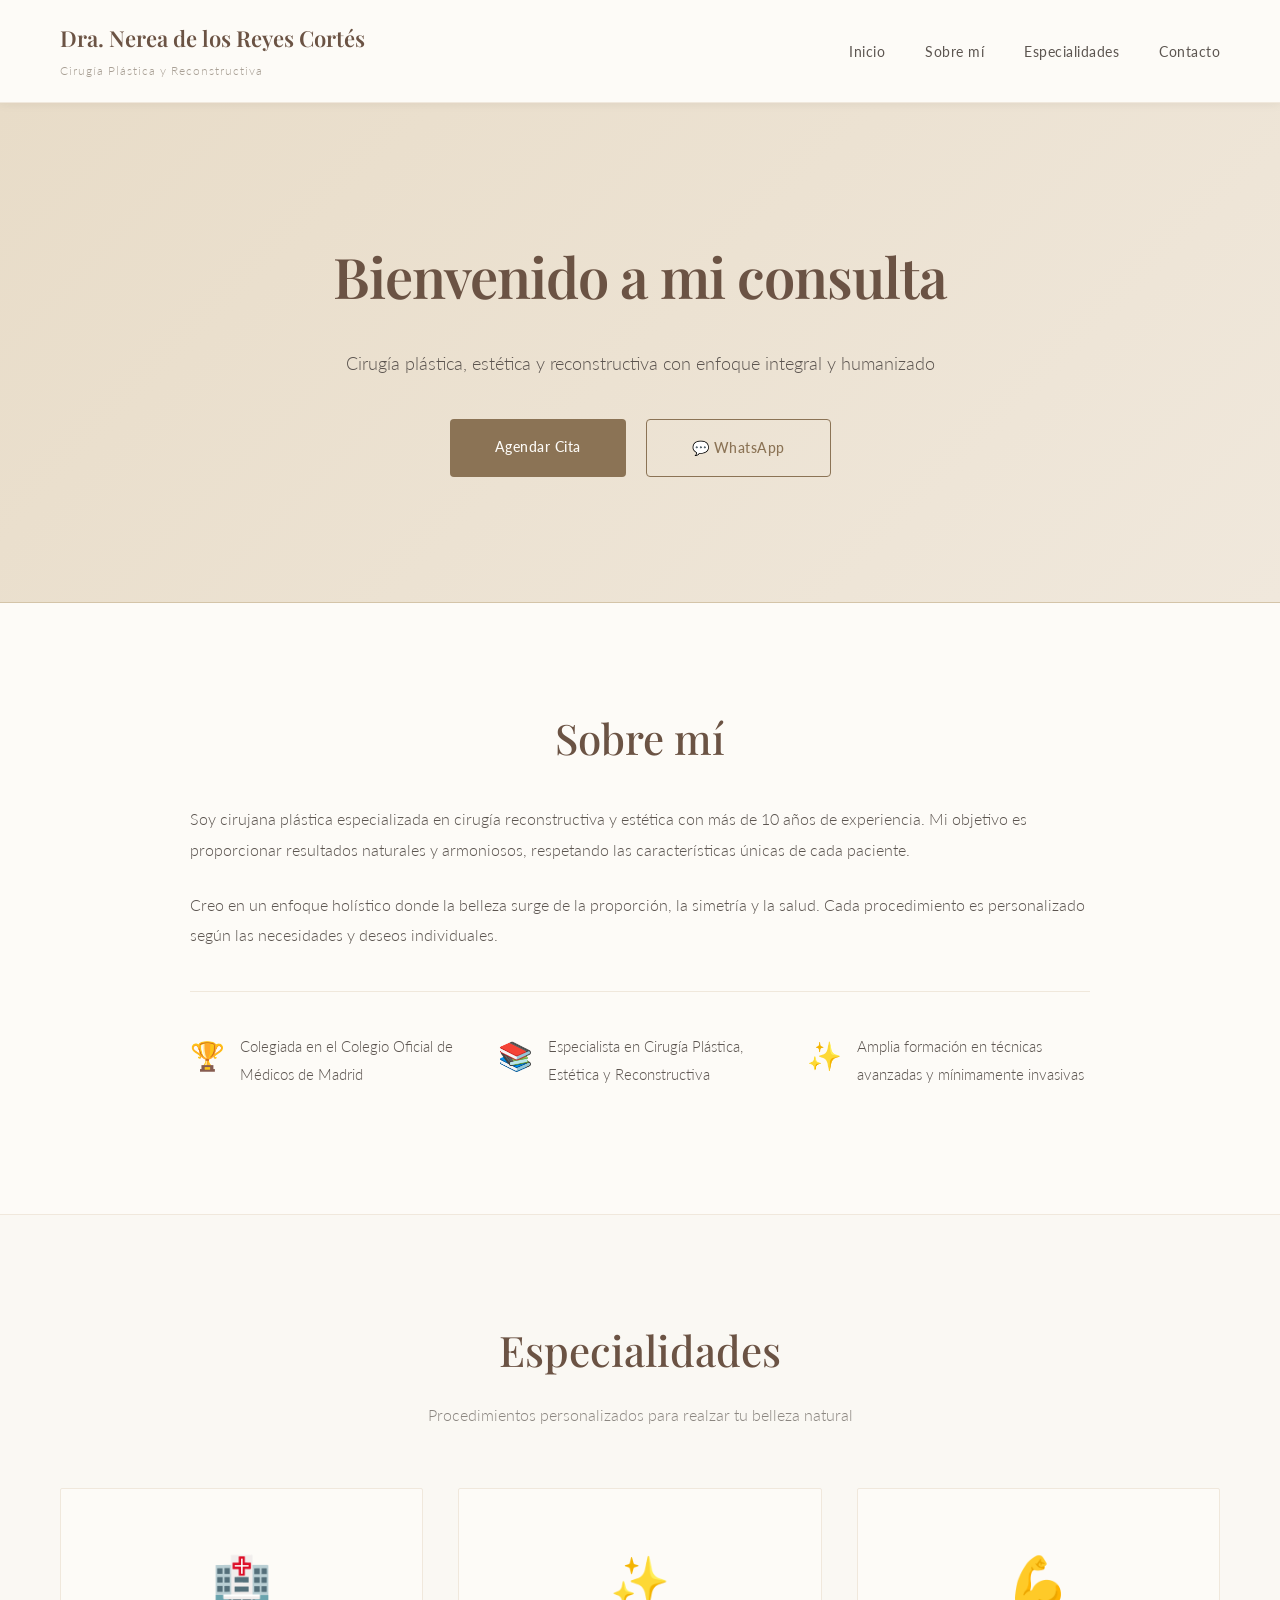
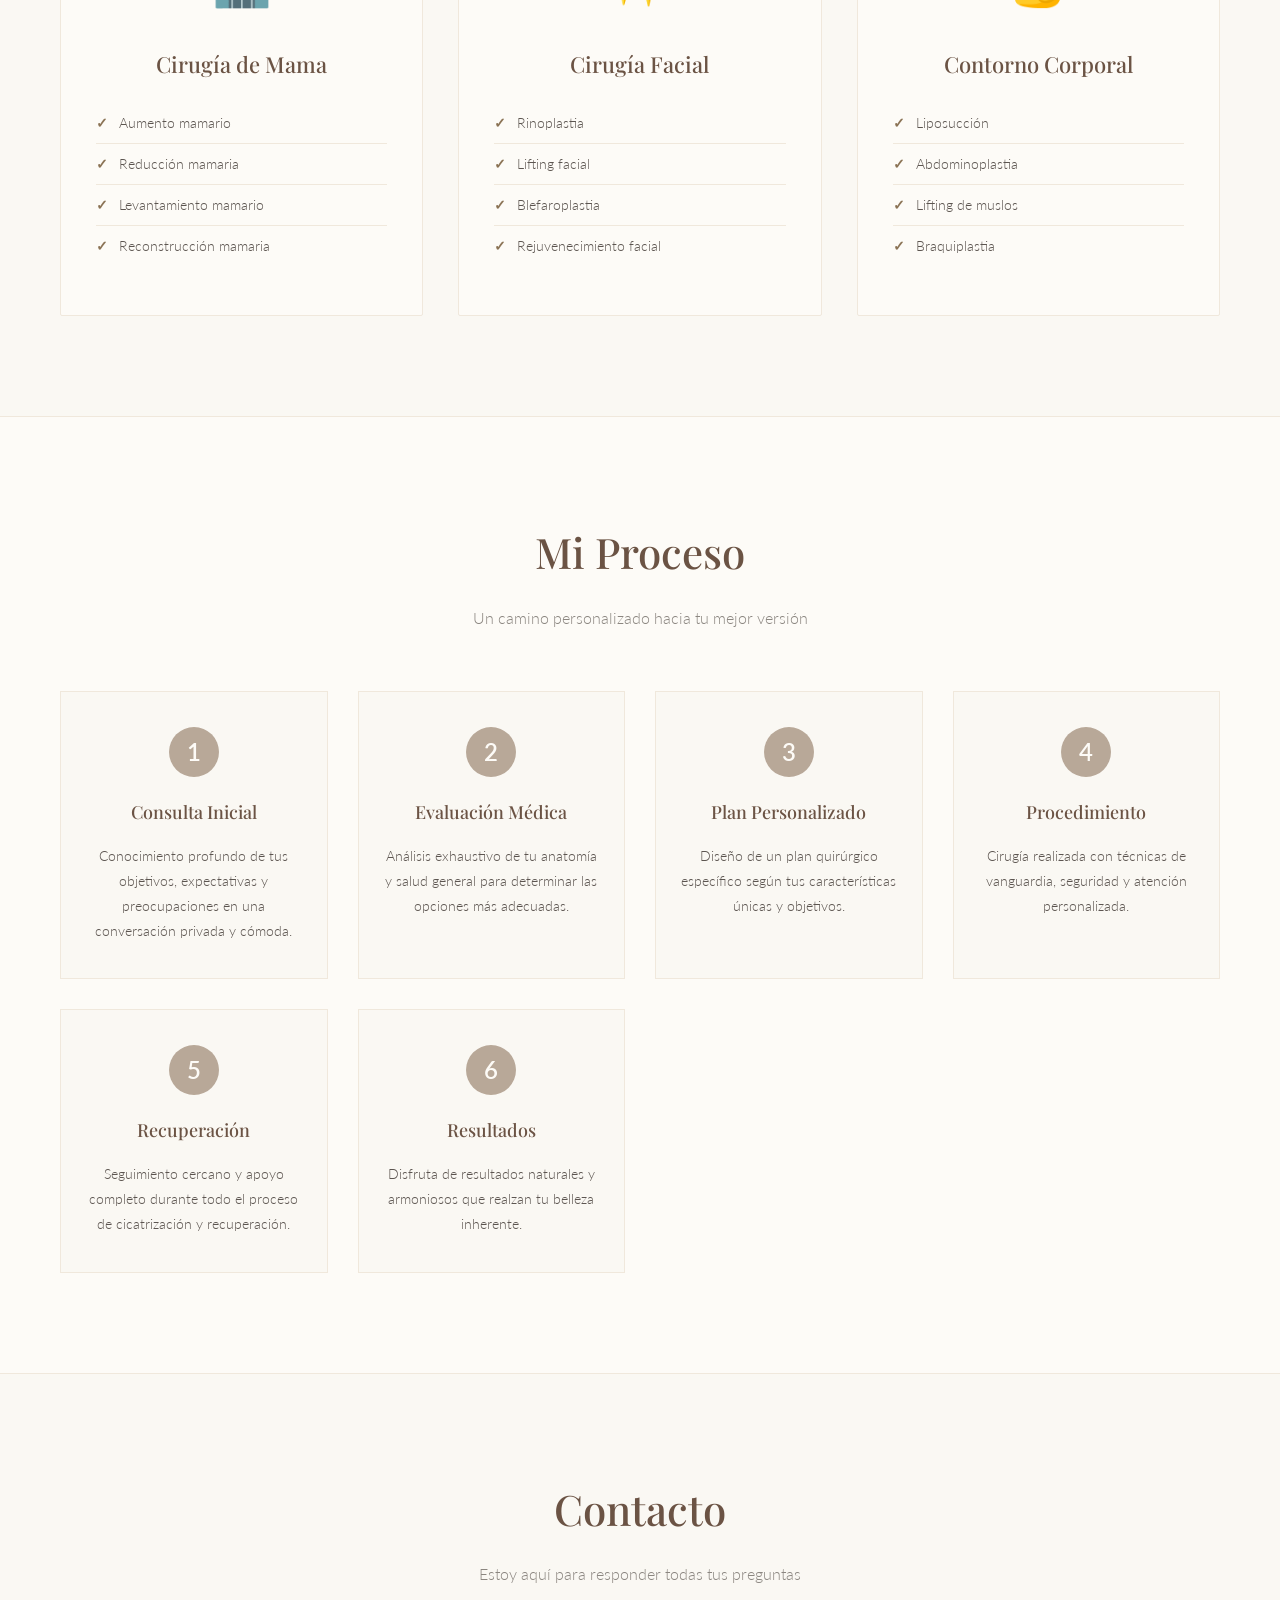
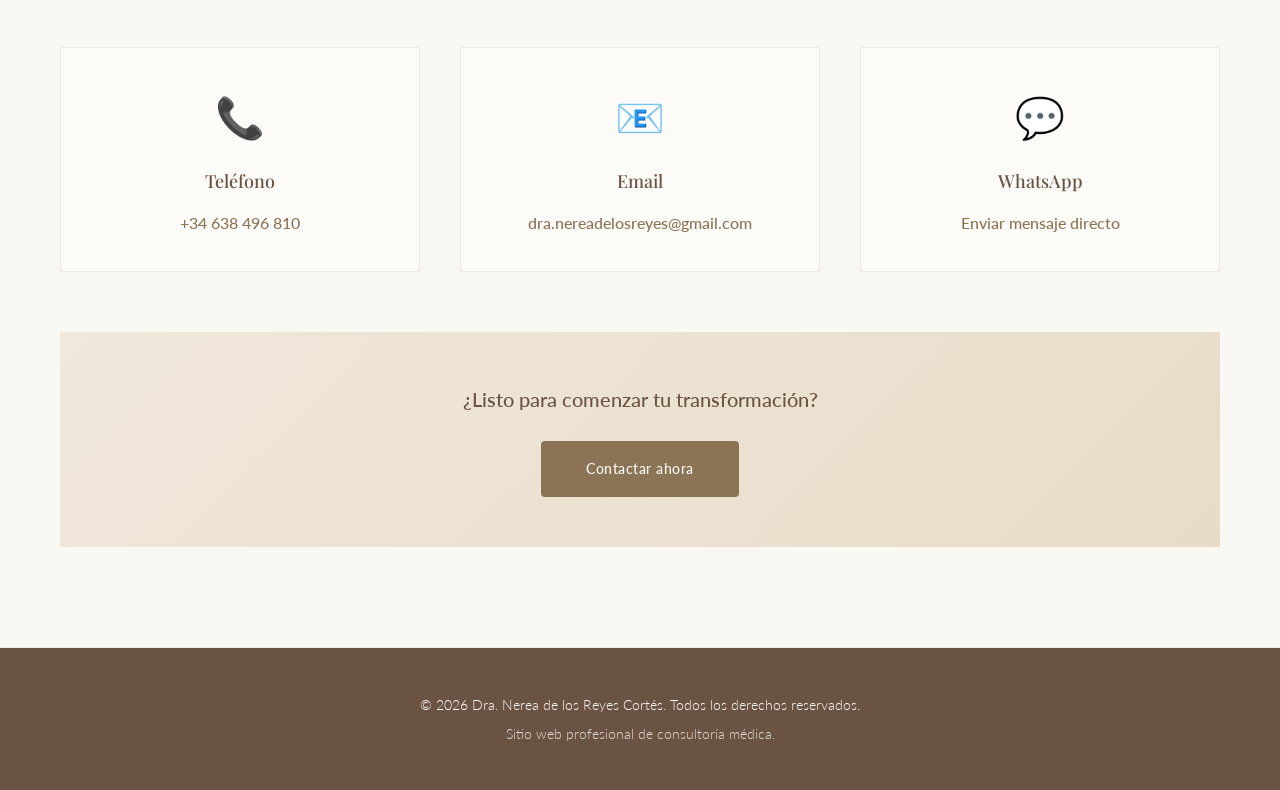
==== index.html @ b63d4106 "Actualizar HTML con diseño profesional y completo" ====
<!DOCTYPE html>
<html lang="es">
<head>
    <meta charset="UTF-8">
    <meta name="viewport" content="width=device-width, initial-scale=1.0">
    <meta name="description" content="Dra. Nerea de los Reyes Cortés - Especialista en cirugía plástica, reconstructiva y estética.">
    <title>Dra. Nerea de los Reyes Cortés - Cirugía Plástica</title>
    <link rel="stylesheet" href="styles.css">
    <link rel="preconnect" href="https://fonts.googleapis.com">
    <link rel="preconnect" href="https://fonts.gstatic.com" crossorigin>
    <link href="https://fonts.googleapis.com/css2?family=Playfair+Display:wght@400;500;600;700&family=Lato:wght@300;400;500&display=swap" rel="stylesheet">
</head>
<body>
    <!-- NAVBAR -->
    <nav class="navbar">
        <div class="container nav-container">
            <div class="logo">
                <h1>Dra. Nerea de los Reyes Cortés</h1>
                <p class="subtitle">Cirugía Plástica y Reconstructiva</p>
            </div>
            <ul class="menu">
                <li><a href="#inicio">Inicio</a></li>
                <li><a href="#sobre">Sobre mí</a></li>
                <li><a href="#especialidades">Especialidades</a></li>
                <li><a href="#contacto">Contacto</a></li>
            </ul>
            <button class="menu-toggle">☰</button>
        </div>
    </nav>

    <!-- HERO SECTION -->
    <section id="inicio" class="hero">
        <div class="hero-content">
            <h2>Bienvenido a mi consulta</h2>
            <p>Cirugía plástica, estética y reconstructiva con enfoque integral y humanizado</p>
            <div class="hero-buttons">
                <a href="#contacto" class="btn btn-primary">Agendar Cita</a>
                <a href="https://wa.me/34638496810" target="_blank" class="btn btn-secondary">💬 WhatsApp</a>
            </div>
        </div>
    </section>

    <!-- SOBRE MI -->
    <section id="sobre" class="sobre">
        <div class="container">
            <div class="sobre-content">
                <div class="sobre-text">
                    <h2>Sobre mí</h2>
                    <p>Soy cirujana plástica especializada en cirugía reconstructiva y estética con más de 10 años de experiencia. Mi objetivo es proporcionar resultados naturales y armoniosos, respetando las características únicas de cada paciente.</p>
                    <p>Creo en un enfoque holístico donde la belleza surge de la proporción, la simetría y la salud. Cada procedimiento es personalizado según las necesidades y deseos individuales.</p>
                    <div class="credentials">
                        <div class="credential-item">
                            <span class="credential-icon">🏆</span>
                            <p>Colegiada en el Colegio Oficial de Médicos de Madrid</p>
                        </div>
                        <div class="credential-item">
                            <span class="credential-icon">📚</span>
                            <p>Especialista en Cirugía Plástica, Estética y Reconstructiva</p>
                        </div>
                        <div class="credential-item">
                            <span class="credential-icon">✨</span>
                            <p>Amplia formación en técnicas avanzadas y mínimamente invasivas</p>
                        </div>
                    </div>
                </div>
            </div>
        </div>
    </section>

    <!-- ESPECIALIDADES -->
    <section id="especialidades" class="especialidades">
        <div class="container">
            <h2>Especialidades</h2>
            <p class="section-subtitle">Procedimientos personalizados para realzar tu belleza natural</p>
            <div class="grid-especialidades">
                <div class="card-especialidad">
                    <div class="icon">🏥</div>
                    <h3>Cirugía de Mama</h3>
                    <ul class="services-list">
                        <li>Aumento mamario</li>
                        <li>Reducción mamaria</li>
                        <li>Levantamiento mamario</li>
                        <li>Reconstrucción mamaria</li>
                    </ul>
                </div>
                <div class="card-especialidad">
                    <div class="icon">✨</div>
                    <h3>Cirugía Facial</h3>
                    <ul class="services-list">
                        <li>Rinoplastia</li>
                        <li>Lifting facial</li>
                        <li>Blefaroplastia</li>
                        <li>Rejuvenecimiento facial</li>
                    </ul>
                </div>
                <div class="card-especialidad">
                    <div class="icon">💪</div>
                    <h3>Contorno Corporal</h3>
                    <ul class="services-list">
                        <li>Liposucción</li>
                        <li>Abdominoplastia</li>
                        <li>Lifting de muslos</li>
                        <li>Braquiplastia</li>
                    </ul>
                </div>
            </div>
        </div>
    </section>

    <!-- PROCESO -->
    <section class="proceso">
        <div class="container">
            <h2>Mi Proceso</h2>
            <p class="section-subtitle">Un camino personalizado hacia tu mejor versión</p>
            <div class="proceso-grid">
                <div class="proceso-step">
                    <div class="step-number">1</div>
                    <h3>Consulta Inicial</h3>
                    <p>Conocimiento profundo de tus objetivos, expectativas y preocupaciones en una conversación privada y cómoda.</p>
                </div>
                <div class="proceso-step">
                    <div class="step-number">2</div>
                    <h3>Evaluación Médica</h3>
                    <p>Análisis exhaustivo de tu anatomía y salud general para determinar las opciones más adecuadas.</p>
                </div>
                <div class="proceso-step">
                    <div class="step-number">3</div>
                    <h3>Plan Personalizado</h3>
                    <p>Diseño de un plan quirúrgico específico según tus características únicas y objetivos.</p>
                </div>
                <div class="proceso-step">
                    <div class="step-number">4</div>
                    <h3>Procedimiento</h3>
                    <p>Cirugía realizada con técnicas de vanguardia, seguridad y atención personalizada.</p>
                </div>
                <div class="proceso-step">
                    <div class="step-number">5</div>
                    <h3>Recuperación</h3>
                    <p>Seguimiento cercano y apoyo completo durante todo el proceso de cicatrización y recuperación.</p>
                </div>
                <div class="proceso-step">
                    <div class="step-number">6</div>
                    <h3>Resultados</h3>
                    <p>Disfruta de resultados naturales y armoniosos que realzan tu belleza inherente.</p>
                </div>
            </div>
        </div>
    </section>

    <!-- CONTACTO -->
    <section id="contacto" class="contacto">
        <div class="container">
            <h2>Contacto</h2>
            <p class="section-subtitle">Estoy aquí para responder todas tus preguntas</p>
            <div class="contacto-content">
                <div class="info-item">
                    <div class="info-icon">📞</div>
                    <h3>Teléfono</h3>
                    <p><a href="tel:+34638496810">+34 638 496 810</a></p>
                </div>
                <div class="info-item">
                    <div class="info-icon">📧</div>
                    <h3>Email</h3>
                    <p><a href="mailto:dra.nereadelosreyes@gmail.com">dra.nereadelosreyes@gmail.com</a></p>
                </div>
                <div class="info-item">
                    <div class="info-icon">💬</div>
                    <h3>WhatsApp</h3>
                    <p><a href="https://wa.me/34638496810" target="_blank">Enviar mensaje directo</a></p>
                </div>
            </div>
            <div class="cta-final">
                <p>¿Listo para comenzar tu transformación?</p>
                <a href="https://wa.me/34638496810" target="_blank" class="btn btn-primary">Contactar ahora</a>
            </div>
        </div>
    </section>

    <!-- FOOTER -->
    <footer class="footer">
        <div class="container">
            <p>&copy; 2026 Dra. Nerea de los Reyes Cortés. Todos los derechos reservados.</p>
            <p class="footer-disclaimer">Sitio web profesional de consultoría médica.</p>
        </div>
    </footer>

    <script src="script.js"></script>
</body>
</html>
---- styles.css ----
/* ===========================
   COLORES Y VARIABLES
   =========================== */
:root {
    --nude: #E8DCC8;
    --nude-dark: #D4C4A8;
    --nude-light: #F0E8DC;
    --blanco: #FDFBF7;
    --gris-suave: #D8D3CC;
    --gris-oscuro: #A89F94;
    --marron-claro: #B8A898;
    --marron: #8B7355;
    --marron-oscuro: #6B5344;
    --texto: #5C5550;
    --texto-claro: #8B8680;
    --fondo: #FAF8F3;
}

/* ===========================
   RESET Y ESTILOS BASE
   =========================== */
* {
    margin: 0;
    padding: 0;
    box-sizing: border-box;
}

html {
    scroll-behavior: smooth;
}

body {
    font-family: 'Lato', sans-serif;
    line-height: 1.7;
    color: var(--texto);
    background-color: var(--fondo);
    font-weight: 300;
}

h1, h2, h3, h4, h5, h6 {
    font-family: 'Playfair Display', serif;
    font-weight: 500;
    color: var(--marron-oscuro);
}

p {
    color: var(--texto);
}

a {
    color: var(--marron);
    transition: all 0.3s ease;
}

a:hover {
    color: var(--marron-oscuro);
}

.container {
    max-width: 1200px;
    margin: 0 auto;
    padding: 0 20px;
}

/* ===========================
   NAVBAR
   =========================== */
.navbar {
    background-color: var(--blanco);
    padding: 20px 0;
    position: sticky;
    top: 0;
    z-index: 1000;
    box-shadow: 0 2px 8px rgba(107, 83, 68, 0.08);
    border-bottom: 1px solid var(--nude-light);
}

.nav-container {
    display: flex;
    justify-content: space-between;
    align-items: center;
}

.logo h1 {
    font-size: 22px;
    color: var(--marron-oscuro);
    font-weight: 600;
    margin-bottom: 4px;
}

.subtitle {
    font-size: 12px;
    color: var(--gris-oscuro);
    font-weight: 300;
    letter-spacing: 1px;
}

.menu {
    display: flex;
    list-style: none;
    gap: 40px;
}

.menu a {
    color: var(--texto);
    text-decoration: none;
    font-size: 14px;
    font-weight: 400;
    letter-spacing: 0.5px;
    position: relative;
}

.menu a::after {
    content: '';
    position: absolute;
    bottom: -5px;
    left: 0;
    width: 0;
    height: 1px;
    background-color: var(--marron);
    transition: width 0.3s ease;
}

.menu a:hover::after {
    width: 100%;
}

.menu-toggle {
    display: none;
    background: none;
    border: none;
    color: var(--marron);
    font-size: 24px;
    cursor: pointer;
}

/* ===========================
   HERO SECTION
   =========================== */
.hero {
    background: linear-gradient(135deg, var(--nude) 0%, var(--nude-light) 100%);
    color: var(--marron-oscuro);
    padding: 120px 20px;
    text-align: center;
    min-height: 500px;
    display: flex;
    align-items: center;
    justify-content: center;
    border-bottom: 1px solid var(--nude-dark);
}

.hero-content h2 {
    font-size: 56px;
    margin-bottom: 25px;
    font-weight: 600;
    letter-spacing: -1px;
}

.hero-content p {
    font-size: 18px;
    margin-bottom: 40px;
    color: var(--texto);
    max-width: 600px;
    margin-left: auto;
    margin-right: auto;
}

.hero-buttons {
    display: flex;
    gap: 20px;
    justify-content: center;
    flex-wrap: wrap;
}

/* ===========================
   BOTONES
   =========================== */
.btn {
    padding: 16px 45px;
    border-radius: 4px;
    text-decoration: none;
    font-weight: 500;
    transition: all 0.3s ease;
    border: none;
    cursor: pointer;
    font-size: 14px;
    letter-spacing: 0.5px;
    display: inline-block;
}

.btn-primary {
    background-color: var(--marron);
    color: var(--blanco);
}

.btn-primary:hover {
    background-color: var(--marron-oscuro);
    transform: translateY(-2px);
    box-shadow: 0 8px 20px rgba(107, 83, 68, 0.15);
}

.btn-secondary {
    background-color: transparent;
    color: var(--marron);
    border: 1.5px solid var(--marron);
}

.btn-secondary:hover {
    background-color: var(--marron);
    color: var(--blanco);
    transform: translateY(-2px);
}

/* ===========================
   SOBRE MI
   =========================== */
.sobre {
    padding: 100px 20px;
    background-color: var(--blanco);
    border-bottom: 1px solid var(--nude-light);
}

.sobre-content {
    max-width: 900px;
    margin: 0 auto;
}

.sobre h2 {
    font-size: 42px;
    margin-bottom: 30px;
    text-align: center;
}

.sobre-text p {
    font-size: 16px;
    line-height: 1.9;
    margin-bottom: 25px;
    color: var(--texto);
}

.credentials {
    display: grid;
    grid-template-columns: repeat(auto-fit, minmax(250px, 1fr));
    gap: 25px;
    margin-top: 40px;
    padding-top: 40px;
    border-top: 1px solid var(--nude-light);
}

.credential-item {
    display: flex;
    gap: 15px;
    align-items: flex-start;
}

.credential-icon {
    font-size: 28px;
    flex-shrink: 0;
}

.credential-item p {
    font-size: 15px;
    color: var(--texto);
}

/* ===========================
   ESPECIALIDADES
   =========================== */
.especialidades {
    padding: 100px 20px;
    background-color: var(--fondo);
    border-bottom: 1px solid var(--nude-light);
}

.especialidades h2 {
    text-align: center;
    font-size: 42px;
    margin-bottom: 15px;
}

.section-subtitle {
    text-align: center;
    font-size: 16px;
    color: var(--texto-claro);
    margin-bottom: 60px;
    font-weight: 300;
}

.grid-especialidades {
    display: grid;
    grid-template-columns: repeat(auto-fit, minmax(280px, 1fr));
    gap: 35px;
}

.card-especialidad {
    background: var(--blanco);
    padding: 50px 35px;
    border-radius: 2px;
    text-align: center;
    transition: all 0.4s ease;
    border: 1px solid var(--nude-light);
}

.card-especialidad:hover {
    transform: translateY(-8px);
    box-shadow: 0 15px 35px rgba(107, 83, 68, 0.1);
    border-color: var(--nude);
}

.card-especialidad .icon {
    font-size: 48px;
    margin-bottom: 25px;
    display: block;
}

.card-especialidad h3 {
    font-size: 22px;
    margin-bottom: 20px;
    color: var(--marron-oscuro);
}

.services-list {
    list-style: none;
    text-align: left;
}

.services-list li {
    font-size: 14px;
    color: var(--texto);
    padding: 8px 0;
    border-bottom: 1px solid var(--nude-light);
}

.services-list li:last-child {
    border-bottom: none;
}

.services-list li::before {
    content: "✓ ";
    color: var(--marron);
    font-weight: 600;
    margin-right: 8px;
}

/* ===========================
   PROCESO
   =========================== */
.proceso {
    padding: 100px 20px;
    background-color: var(--blanco);
    border-bottom: 1px solid var(--nude-light);
}

.proceso h2 {
    text-align: center;
    font-size: 42px;
    margin-bottom: 15px;
}

.proceso-grid {
    display: grid;
    grid-template-columns: repeat(auto-fit, minmax(250px, 1fr));
    gap: 30px;
    margin-top: 60px;
}

.proceso-step {
    text-align: center;
    padding: 35px 25px;
    background-color: var(--fondo);
    border: 1px solid var(--nude-light);
    transition: all 0.3s ease;
}

.proceso-step:hover {
    background-color: var(--nude-light);
    border-color: var(--nude);
}

.step-number {
    display: inline-flex;
    align-items: center;
    justify-content: center;
    width: 50px;
    height: 50px;
    background-color: var(--marron-claro);
    color: var(--blanco);
    font-size: 24px;
    font-weight: 600;
    border-radius: 50%;
    margin-bottom: 20px;
}

.proceso-step h3 {
    font-size: 18px;
    margin-bottom: 15px;
    color: var(--marron-oscuro);
}

.proceso-step p {
    font-size: 14px;
    color: var(--texto);
    line-height: 1.8;
}

/* ===========================
   CONTACTO
   =========================== */
.contacto {
    padding: 100px 20px;
    background-color: var(--fondo);
    border-bottom: 1px solid var(--nude-light);
}

.contacto h2 {
    text-align: center;
    font-size: 42px;
    margin-bottom: 15px;
}

.contacto-content {
    display: grid;
    grid-template-columns: repeat(auto-fit, minmax(250px, 1fr));
    gap: 40px;
    margin-top: 60px;
    margin-bottom: 60px;
}

.info-item {
    text-align: center;
    padding: 35px 25px;
    background-color: var(--blanco);
    border: 1px solid var(--nude-light);
    transition: all 0.3s ease;
}

.info-item:hover {
    border-color: var(--marron-claro);
    box-shadow: 0 10px 25px rgba(184, 168, 152, 0.1);
}

.info-icon {
    font-size: 40px;
    display: block;
    margin-bottom: 15px;
}

.info-item h3 {
    font-size: 18px;
    margin-bottom: 12px;
    color: var(--marron-oscuro);
}

.info-item a {
    font-size: 16px;
    font-weight: 500;
    color: var(--marron);
    text-decoration: none;
}

.info-item a:hover {
    color: var(--marron-oscuro);
}

.cta-final {
    text-align: center;
    padding: 50px 40px;
    background: linear-gradient(135deg, var(--nude-light) 0%, var(--nude) 100%);
    border-radius: 2px;
}

.cta-final p {
    font-size: 20px;
    margin-bottom: 25px;
    color: var(--marron-oscuro);
    font-weight: 500;
}

/* ===========================
   FOOTER
   =========================== */
.footer {
    background-color: var(--marron-oscuro);
    color: var(--blanco);
    padding: 40px 20px;
    text-align: center;
}

.footer p {
    color: var(--blanco);
    font-size: 14px;
    margin: 5px 0;
}

.footer-disclaimer {
    font-size: 12px;
    opacity: 0.8;
    margin-top: 10px;
}

/* ===========================
   RESPONSIVE
   =========================== */
@media (max-width: 768px) {
    .menu {
        display: none;
    }

    .menu-toggle {
        display: block;
    }

    .hero-content h2 {
        font-size: 36px;
    }

    .hero-content p {
        font-size: 16px;
    }

    .hero {
        padding: 80px 20px;
        min-height: auto;
    }

    .hero-buttons {
        flex-direction: column;
        align-items: center;
    }

    .btn {
        width: 100%;
        max-width: 300px;
    }

    .especialidades h2,
    .contacto h2,
    .proceso h2,
    .sobre h2 {
        font-size: 32px;
    }

    .sobre {
        padding: 60px 20px;
    }

    .especialidades,
    .proceso,
    .contacto {
        padding: 60px 20px;
    }

    .grid-especialidades,
    .contacto-content {
        grid-template-columns: 1fr;
    }

    .logo h1 {
        font-size: 18px;
    }

    .menu {
        gap: 20px;
    }

    .hero-content h2 {
        margin-bottom: 15px;
    }
}

@media (max-width: 480px) {
    .navbar {
        padding: 15px 0;
    }

    .logo h1 {
        font-size: 16px;
    }

    .subtitle {
        font-size: 11px;
    }

    .hero-content h2 {
        font-size: 28px;
        margin-bottom: 15px;
    }

    .hero-content p {
        font-size: 14px;
        margin-bottom: 25px;
    }

    .especialidades h2,
    .contacto h2,
    .proceso h2,
    .sobre h2 {
        font-size: 26px;
    }

    .section-subtitle {
        font-size: 14px;
    }

    .card-especialidad {
        padding: 30px 20px;
    }

    .card-especialidad h3 {
        font-size: 18px;
    }

    .info-item {
        padding: 25px 15px;
    }
}
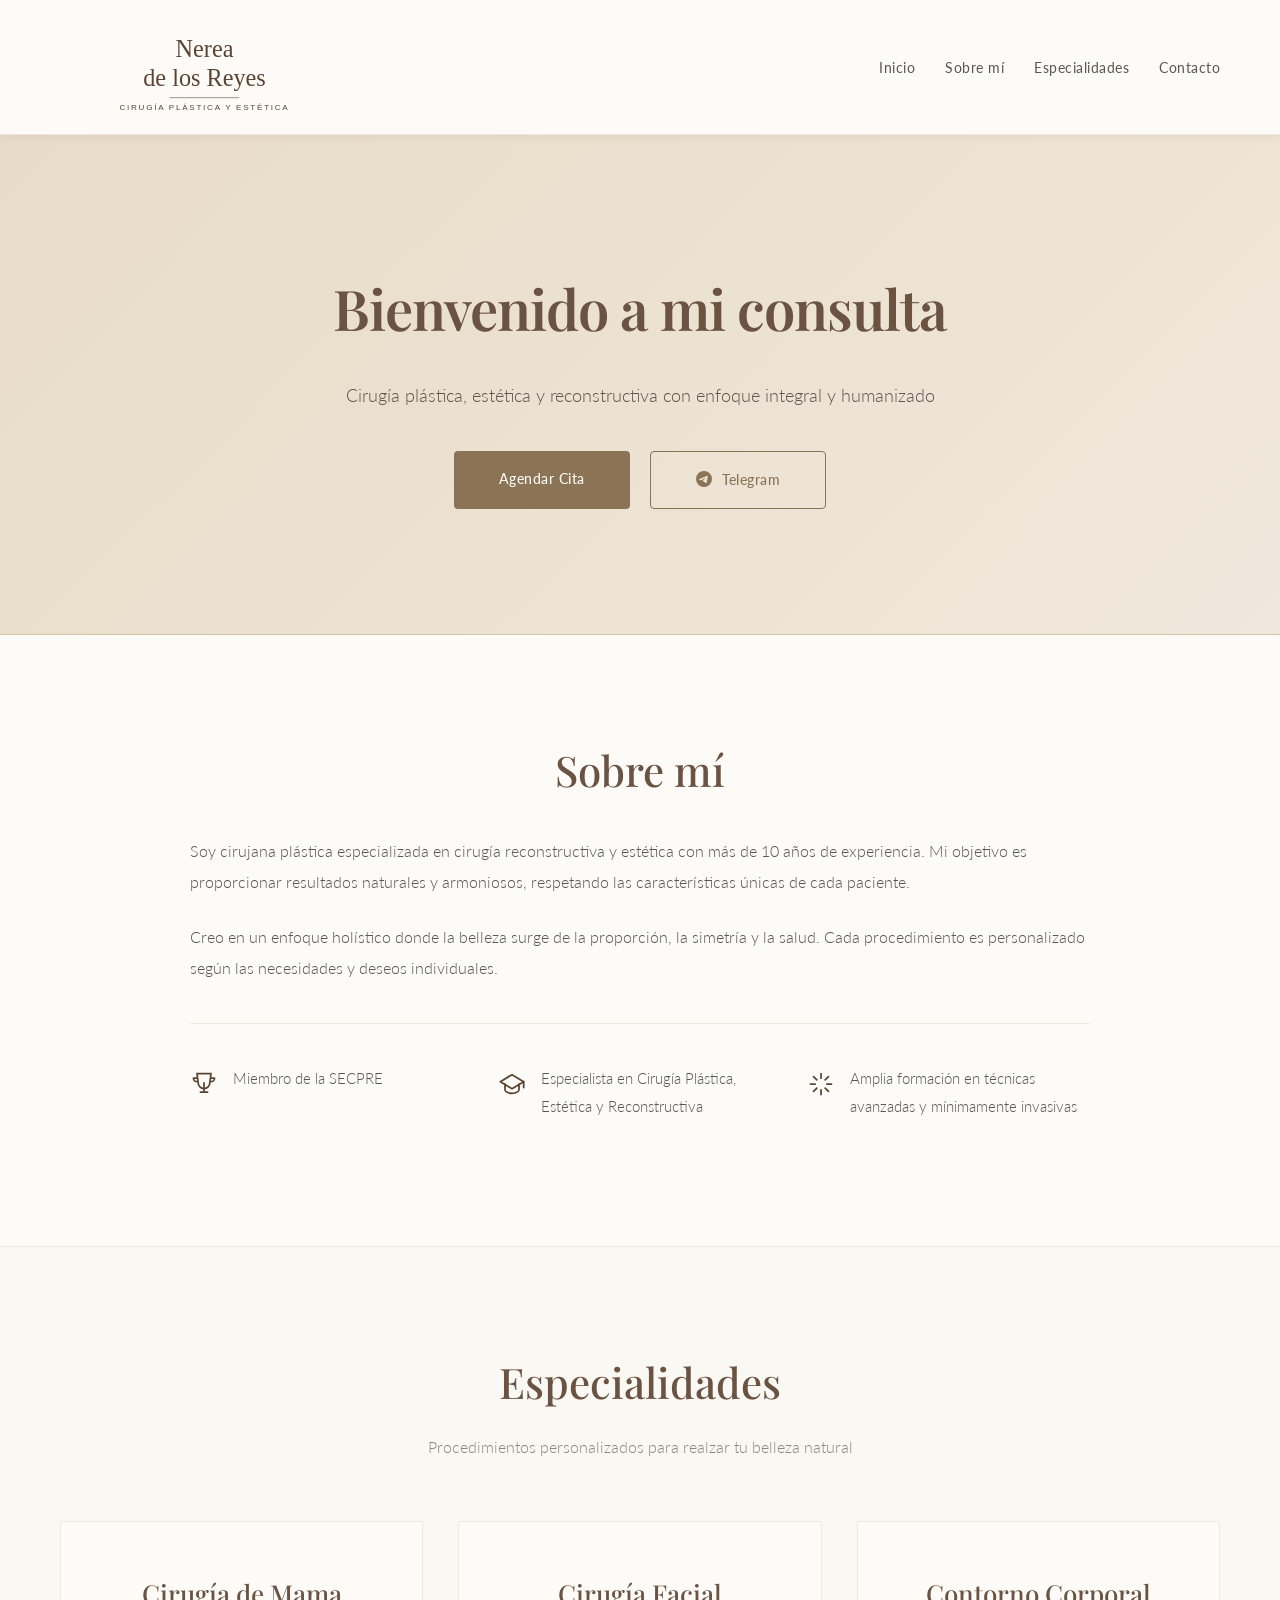
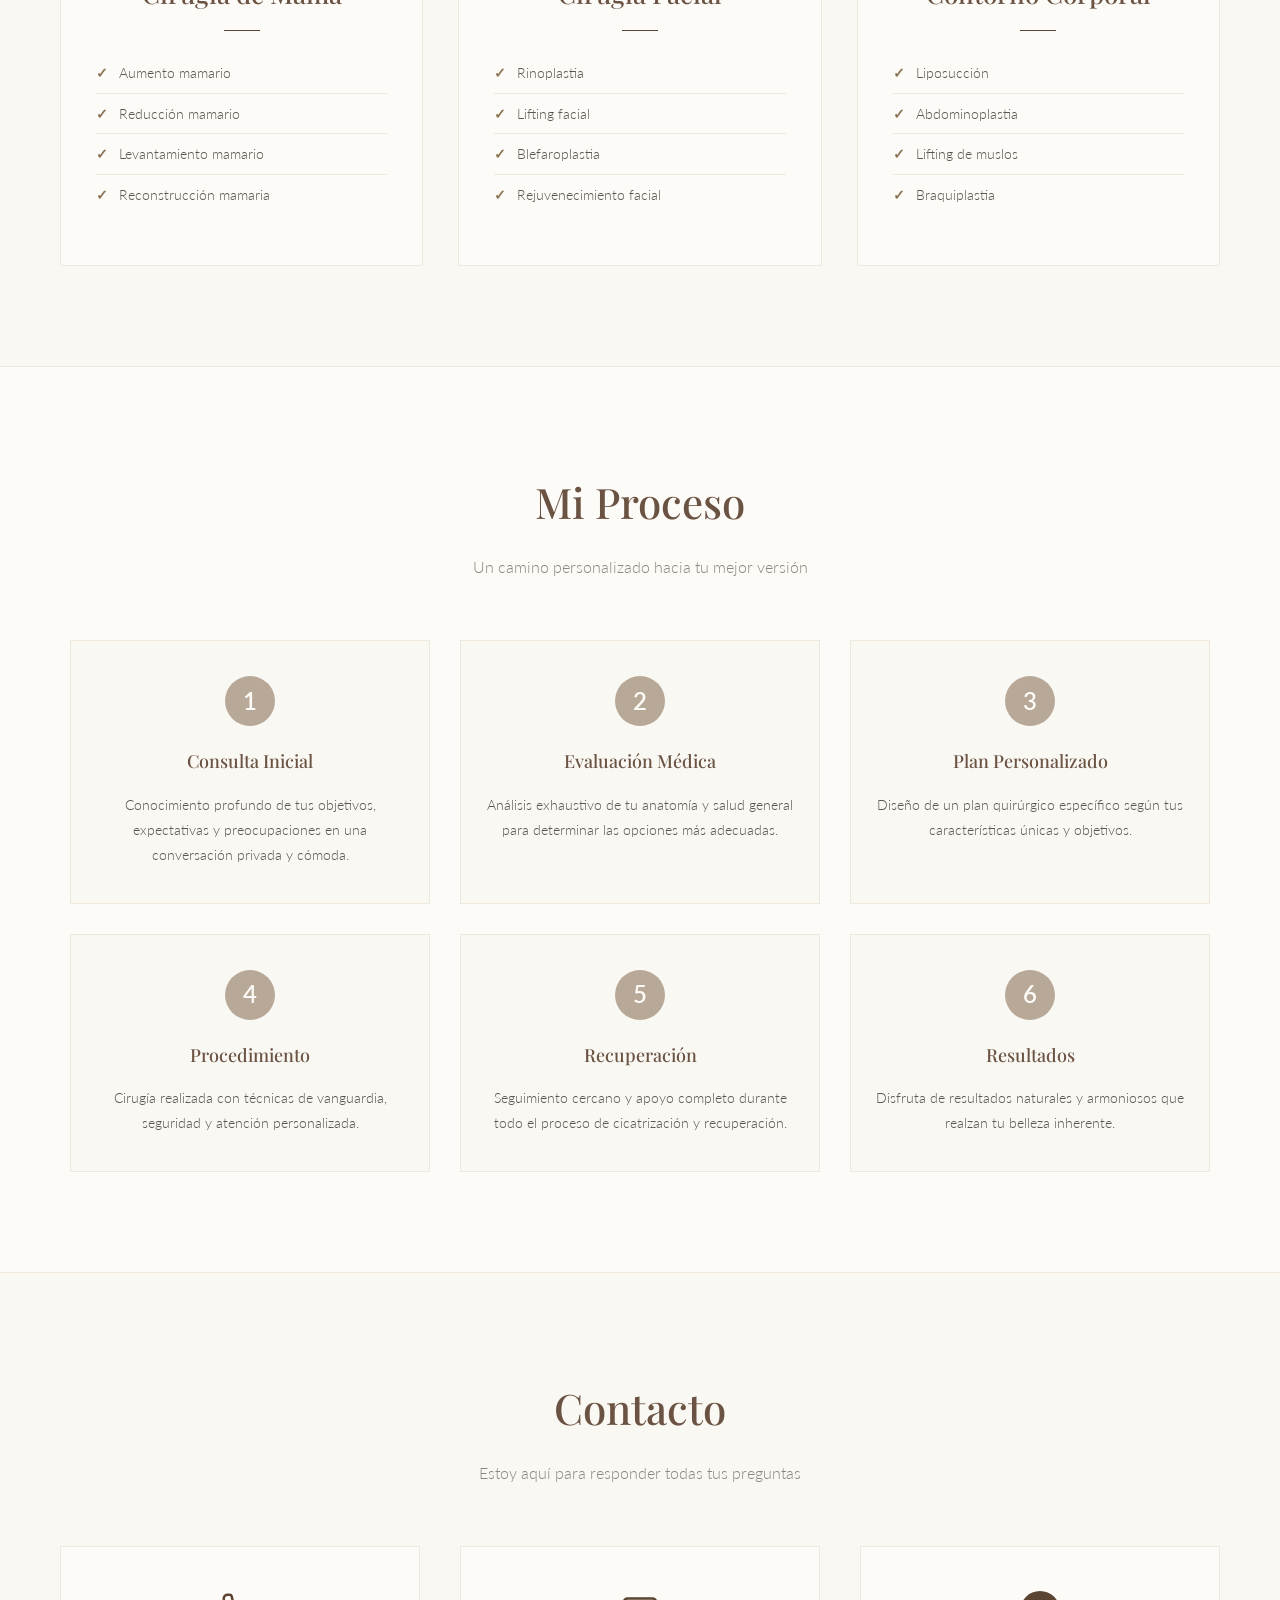
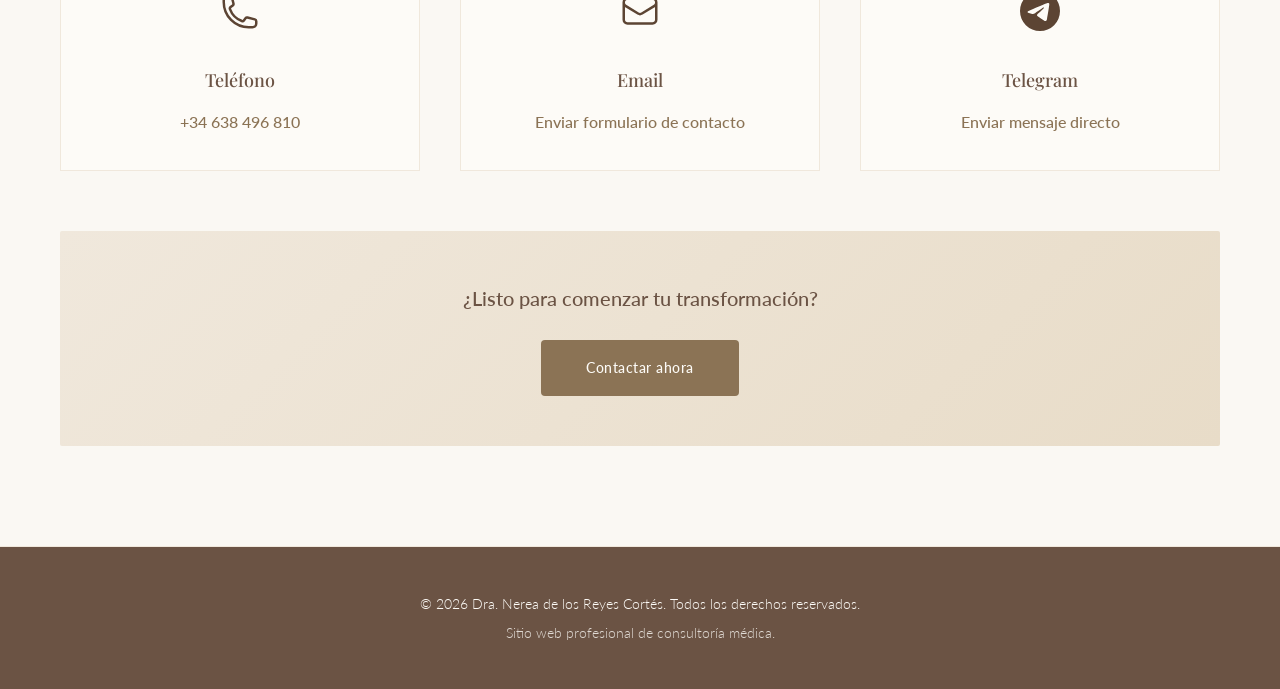
==== commit 97bece5c: "Mejoras de diseño: logo, formulario de cita, política de privacidad, teléfono y ajustes visuales - L" ====
--- a/index.html
+++ b/index.html
@@ -5,6 +5,7 @@
     <meta name="viewport" content="width=device-width, initial-scale=1.0">
     <meta name="description" content="Dra. Nerea de los Reyes Cortés - Especialista en cirugía plástica, reconstructiva y estética.">
     <title>Dra. Nerea de los Reyes Cortés - Cirugía Plástica</title>
+    <link rel="icon" type="image/svg+xml" href="favicon.svg">
     <link rel="stylesheet" href="styles.css">
     <link rel="preconnect" href="https://fonts.googleapis.com">
     <link rel="preconnect" href="https://fonts.gstatic.com" crossorigin>
@@ -15,8 +16,7 @@
     <nav class="navbar">
         <div class="container nav-container">
             <div class="logo">
-                <h1>Dra. Nerea de los Reyes Cortés</h1>
-                <p class="subtitle">Cirugía Plástica y Reconstructiva</p>
+                <img src="logo.svg" alt="Nerea de los Reyes — Cirugía Plástica y Estética">
             </div>
             <ul class="menu">
                 <li><a href="#inicio">Inicio</a></li>
@@ -34,8 +34,11 @@
             <h2>Bienvenido a mi consulta</h2>
             <p>Cirugía plástica, estética y reconstructiva con enfoque integral y humanizado</p>
             <div class="hero-buttons">
-                <a href="#contacto" class="btn btn-primary">Agendar Cita</a>
-                <a href="https://wa.me/34638496810" target="_blank" class="btn btn-secondary">💬 WhatsApp</a>
+                <a href="#contacto" id="btn-agendar" class="btn btn-primary">Agendar Cita</a>
+                <a href="https://t.me/+34638496810" target="_blank" class="btn btn-secondary">
+                    <svg xmlns="http://www.w3.org/2000/svg" viewBox="0 0 24 24" fill="currentColor" aria-hidden="true"><path d="M11.944 0A12 12 0 0 0 0 12a12 12 0 0 0 12 12 12 12 0 0 0 12-12A12 12 0 0 0 12 0a12 12 0 0 0-.056 0zm4.962 7.224c.1-.002.321.023.465.14a.506.506 0 0 1 .171.325c.016.093.036.306.02.472-.18 1.898-.962 6.502-1.36 8.627-.168.9-.499 1.201-.82 1.23-.696.065-1.225-.46-1.9-.902-1.056-.693-1.653-1.124-2.678-1.8-1.185-.78-.417-1.21.258-1.91.177-.184 3.247-2.977 3.307-3.23.007-.032.014-.15-.056-.212s-.174-.041-.249-.024c-.106.024-1.793 1.14-5.061 3.345-.48.33-.913.49-1.302.48-.428-.008-1.252-.241-1.865-.44-.752-.245-1.349-.374-1.297-.789.027-.216.325-.437.893-.663 3.498-1.524 5.83-2.529 6.998-3.014 3.332-1.386 4.025-1.627 4.476-1.635z"/></svg>
+                    Telegram
+                </a>
             </div>
         </div>
     </section>
@@ -50,15 +53,21 @@
                     <p>Creo en un enfoque holístico donde la belleza surge de la proporción, la simetría y la salud. Cada procedimiento es personalizado según las necesidades y deseos individuales.</p>
                     <div class="credentials">
                         <div class="credential-item">
-                            <span class="credential-icon">🏆</span>
-                            <p>Colegiada en el Colegio Oficial de Médicos de Madrid</p>
+                            <span class="credential-icon">
+                                <svg xmlns="http://www.w3.org/2000/svg" viewBox="0 0 24 24" fill="none" stroke="#5c4433" stroke-width="1.5" stroke-linecap="round" stroke-linejoin="round" width="28" height="28" aria-hidden="true"><path d="M6 3h12l-1 8a5 5 0 01-10 0L6 3z"/><path d="M6 7H3a3 3 0 003 3M18 7h3a3 3 0 01-3 3"/><path d="M12 19v-8M9 19h6"/></svg>
+                            </span>
+                            <p>Miembro de la SECPRE</p>
                         </div>
                         <div class="credential-item">
-                            <span class="credential-icon">📚</span>
+                            <span class="credential-icon">
+                                <svg xmlns="http://www.w3.org/2000/svg" viewBox="0 0 24 24" fill="none" stroke="#5c4433" stroke-width="1.5" stroke-linecap="round" stroke-linejoin="round" width="28" height="28" aria-hidden="true"><path d="M22 10L12 4 2 10l10 6 10-6z"/><path d="M6 12v5c0 1.657 2.686 3 6 3s6-1.343 6-3v-5"/><line x1="22" y1="10" x2="22" y2="15"/></svg>
+                            </span>
                             <p>Especialista en Cirugía Plástica, Estética y Reconstructiva</p>
                         </div>
                         <div class="credential-item">
-                            <span class="credential-icon">✨</span>
+                            <span class="credential-icon">
+                                <svg xmlns="http://www.w3.org/2000/svg" viewBox="0 0 24 24" fill="none" stroke="#5c4433" stroke-width="1.5" stroke-linecap="round" stroke-linejoin="round" width="28" height="28" aria-hidden="true"><path d="M12 3v4M12 17v4M3 12h4M17 12h4M5.636 5.636l2.829 2.829M15.535 15.535l2.829 2.829M5.636 18.364l2.829-2.829M15.535 8.465l2.829-2.829"/></svg>
+                            </span>
                             <p>Amplia formación en técnicas avanzadas y mínimamente invasivas</p>
                         </div>
                     </div>
@@ -74,17 +83,15 @@
             <p class="section-subtitle">Procedimientos personalizados para realzar tu belleza natural</p>
             <div class="grid-especialidades">
                 <div class="card-especialidad">
-                    <div class="icon">🏥</div>
                     <h3>Cirugía de Mama</h3>
                     <ul class="services-list">
                         <li>Aumento mamario</li>
-                        <li>Reducción mamaria</li>
+                        <li>Reducción mamario</li>
                         <li>Levantamiento mamario</li>
                         <li>Reconstrucción mamaria</li>
                     </ul>
                 </div>
                 <div class="card-especialidad">
-                    <div class="icon">✨</div>
                     <h3>Cirugía Facial</h3>
                     <ul class="services-list">
                         <li>Rinoplastia</li>
@@ -94,7 +101,6 @@
                     </ul>
                 </div>
                 <div class="card-especialidad">
-                    <div class="icon">💪</div>
                     <h3>Contorno Corporal</h3>
                     <ul class="services-list">
                         <li>Liposucción</li>
@@ -154,24 +160,33 @@
             <p class="section-subtitle">Estoy aquí para responder todas tus preguntas</p>
             <div class="contacto-content">
                 <div class="info-item">
-                    <div class="info-icon">📞</div>
+                    <div class="info-icon">
+                        <svg xmlns="http://www.w3.org/2000/svg" viewBox="0 0 24 24" fill="none" stroke="#5c4433" stroke-width="1.5" stroke-linecap="round" stroke-linejoin="round" width="40" height="40" aria-hidden="true"><path d="M2.25 6.75c0 8.284 6.716 15 15 15h2.25a2.25 2.25 0 002.25-2.25v-1.372c0-.516-.351-.966-.852-1.091l-4.423-1.106c-.44-.11-.902.055-1.173.417l-.97 1.293c-.282.376-.769.542-1.21.38a12.035 12.035 0 01-7.143-7.143c-.162-.441.004-.928.38-1.21l1.293-.97c.363-.271.527-.734.417-1.173L6.963 3.102a1.125 1.125 0 00-1.091-.852H4.5A2.25 2.25 0 002.25 4.5v2.25z"/></svg>
+                    </div>
                     <h3>Teléfono</h3>
-                    <p><a href="tel:+34638496810">+34 638 496 810</a></p>
+                    <p>
+                        <span class="tel-desktop">+34 638 496 810</span>
+                        <a href="tel:+34638496810" class="tel-mobile">+34 638 496 810</a>
+                    </p>
                 </div>
                 <div class="info-item">
-                    <div class="info-icon">📧</div>
+                    <div class="info-icon">
+                        <svg xmlns="http://www.w3.org/2000/svg" viewBox="0 0 24 24" fill="none" stroke="#5c4433" stroke-width="1.5" stroke-linecap="round" stroke-linejoin="round" width="40" height="40" aria-hidden="true"><path d="M21.75 6.75v10.5a2.25 2.25 0 01-2.25 2.25h-15a2.25 2.25 0 01-2.25-2.25V6.75m19.5 0A2.25 2.25 0 0019.5 4.5h-15a2.25 2.25 0 00-2.25 2.25m19.5 0v.243a2.25 2.25 0 01-1.07 1.916l-7.5 4.615a2.25 2.25 0 01-2.36 0L3.32 8.91a2.25 2.25 0 01-1.07-1.916V6.75"/></svg>
+                    </div>
                     <h3>Email</h3>
-                    <p><a href="mailto:dra.nereadelosreyes@gmail.com">dra.nereadelosreyes@gmail.com</a></p>
+                    <p><a href="#" id="btn-email-modal">Enviar formulario de contacto</a></p>
                 </div>
                 <div class="info-item">
-                    <div class="info-icon">💬</div>
-                    <h3>WhatsApp</h3>
-                    <p><a href="https://wa.me/34638496810" target="_blank">Enviar mensaje directo</a></p>
+                    <div class="info-icon">
+                        <svg xmlns="http://www.w3.org/2000/svg" viewBox="0 0 24 24" fill="#5c4433" width="40" height="40" aria-hidden="true"><path d="M11.944 0A12 12 0 0 0 0 12a12 12 0 0 0 12 12 12 12 0 0 0 12-12A12 12 0 0 0 12 0a12 12 0 0 0-.056 0zm4.962 7.224c.1-.002.321.023.465.14a.506.506 0 0 1 .171.325c.016.093.036.306.02.472-.18 1.898-.962 6.502-1.36 8.627-.168.9-.499 1.201-.82 1.23-.696.065-1.225-.46-1.9-.902-1.056-.693-1.653-1.124-2.678-1.8-1.185-.78-.417-1.21.258-1.91.177-.184 3.247-2.977 3.307-3.23.007-.032.014-.15-.056-.212s-.174-.041-.249-.024c-.106.024-1.793 1.14-5.061 3.345-.48.33-.913.49-1.302.48-.428-.008-1.252-.241-1.865-.44-.752-.245-1.349-.374-1.297-.789.027-.216.325-.437.893-.663 3.498-1.524 5.83-2.529 6.998-3.014 3.332-1.386 4.025-1.627 4.476-1.635z"/></svg>
+                    </div>
+                    <h3>Telegram</h3>
+                    <p><a href="https://t.me/+34638496810" target="_blank">Enviar mensaje directo</a></p>
                 </div>
             </div>
             <div class="cta-final">
                 <p>¿Listo para comenzar tu transformación?</p>
-                <a href="https://wa.me/34638496810" target="_blank" class="btn btn-primary">Contactar ahora</a>
+                <a href="https://t.me/+34638496810" target="_blank" class="btn btn-primary">Contactar ahora</a>
             </div>
         </div>
     </section>
@@ -184,6 +199,46 @@
         </div>
     </footer>
 
+    <!-- MODAL AGENDAR CITA -->
+    <div id="modal-cita" class="modal-overlay" aria-hidden="true">
+        <div class="modal-container" role="dialog" aria-modal="true" aria-labelledby="modal-titulo">
+            <button class="modal-close" aria-label="Cerrar">
+                <svg xmlns="http://www.w3.org/2000/svg" viewBox="0 0 24 24" fill="none" stroke="currentColor" stroke-width="1.5" stroke-linecap="round" stroke-linejoin="round"><line x1="18" y1="6" x2="6" y2="18"/><line x1="6" y1="6" x2="18" y2="18"/></svg>
+            </button>
+            <h2 id="modal-titulo">Agendar Cita</h2>
+            <p class="modal-subtitle">Completa el formulario y te contactaremos pronto</p>
+            <form id="form-cita" action="https://formspree.io/f/xbdvywad" method="POST" novalidate>
+                <div class="form-group">
+                    <label for="nombre">Nombre completo <span class="required-mark">*</span></label>
+                    <input type="text" id="nombre" name="nombre" required autocomplete="name">
+                </div>
+                <div class="form-group">
+                    <label for="email">Email <span class="required-mark">*</span></label>
+                    <input type="email" id="email" name="email" required autocomplete="email">
+                </div>
+                <div class="form-group">
+                    <label for="telefono">Teléfono <span class="required-mark">*</span></label>
+                    <input type="tel" id="telefono" name="telefono" required autocomplete="tel">
+                </div>
+                <div class="form-group">
+                    <label for="mensaje">Motivo de la consulta</label>
+                    <textarea id="mensaje" name="mensaje" rows="3" placeholder="Cuéntanos brevemente el motivo de tu consulta..."></textarea>
+                </div>
+                <div class="form-group form-group-check">
+                    <label class="check-label">
+                        <input type="checkbox" name="privacidad" required>
+                        <span>He leído y acepto la <a href="privacidad.html" target="_blank" class="privacy-link">Política de Privacidad</a>. Consiento el tratamiento de mis datos personales con la finalidad de gestionar mi solicitud de cita, conforme al Reglamento (UE) 2016/679 (RGPD) y la Ley Orgánica 3/2018 (LOPDGDD).</span>
+                    </label>
+                </div>
+                <button type="submit" class="btn btn-primary btn-form">Enviar solicitud</button>
+            </form>
+            <div id="form-success" class="form-success" hidden>
+                <svg xmlns="http://www.w3.org/2000/svg" viewBox="0 0 24 24" fill="none" stroke="#5c4433" stroke-width="1.5" stroke-linecap="round" stroke-linejoin="round"><path d="M22 11.08V12a10 10 0 11-5.93-9.14"/><polyline points="22 4 12 14.01 9 11.01"/></svg>
+                <p>Hemos recibido tu solicitud,<br>te contactaremos pronto.</p>
+            </div>
+        </div>
+    </div>
+
     <script src="script.js"></script>
 </body>
-</html>+</html>
--- a/styles.css
+++ b/styles.css
@@ -67,7 +67,7 @@
    =========================== */
 .navbar {
     background-color: var(--blanco);
-    padding: 20px 0;
+    padding: 12px 0;
     position: sticky;
     top: 0;
     z-index: 1000;
@@ -81,24 +81,16 @@
     align-items: center;
 }
 
-.logo h1 {
-    font-size: 22px;
-    color: var(--marron-oscuro);
-    font-weight: 600;
-    margin-bottom: 4px;
-}
-
-.subtitle {
-    font-size: 12px;
-    color: var(--gris-oscuro);
-    font-weight: 300;
-    letter-spacing: 1px;
+.logo img {
+    height: 110px;
+    width: auto;
+    display: block;
 }
 
 .menu {
     display: flex;
     list-style: none;
-    gap: 40px;
+    gap: 30px;
 }
 
 .menu a {
@@ -211,6 +203,13 @@
     transform: translateY(-2px);
 }
 
+.btn-secondary svg {
+    width: 16px;
+    height: 16px;
+    vertical-align: -2px;
+    margin-right: 6px;
+}
+
 /* ===========================
    SOBRE MI
    =========================== */
@@ -307,16 +306,19 @@
     border-color: var(--nude);
 }
 
-.card-especialidad .icon {
-    font-size: 48px;
-    margin-bottom: 25px;
+.card-especialidad h3 {
+    font-size: 26px;
+    margin-bottom: 0;
+    color: var(--marron-oscuro);
+}
+
+.card-especialidad h3::after {
+    content: '';
     display: block;
-}
-
-.card-especialidad h3 {
-    font-size: 22px;
-    margin-bottom: 20px;
-    color: var(--marron-oscuro);
+    width: 36px;
+    height: 1px;
+    background-color: #5c4433;
+    margin: 14px auto 22px;
 }
 
 .services-list {
@@ -359,7 +361,8 @@
 
 .proceso-grid {
     display: grid;
-    grid-template-columns: repeat(auto-fit, minmax(250px, 1fr));
+    grid-template-columns: repeat(auto-fit, minmax(250px, 360px));
+    justify-content: center;
     gap: 30px;
     margin-top: 60px;
 }
@@ -426,6 +429,26 @@
     margin-bottom: 60px;
 }
 
+.tel-desktop {
+    display: inline;
+    font-size: 16px;
+    font-weight: 500;
+    color: var(--marron);
+}
+
+.tel-mobile {
+    display: none;
+    font-size: 16px;
+    font-weight: 500;
+    color: var(--marron);
+    text-decoration: none;
+}
+
+@media (hover: none) and (pointer: coarse) {
+    .tel-desktop { display: none; }
+    .tel-mobile { display: inline; }
+}
+
 .info-item {
     text-align: center;
     padding: 35px 25px;
@@ -499,6 +522,191 @@
 }
 
 /* ===========================
+   MODAL Y FORMULARIO
+   =========================== */
+.modal-overlay {
+    position: fixed;
+    inset: 0;
+    background: rgba(92, 68, 51, 0.35);
+    backdrop-filter: blur(2px);
+    z-index: 2000;
+    display: flex;
+    align-items: center;
+    justify-content: center;
+    padding: 20px;
+    opacity: 0;
+    visibility: hidden;
+    transition: opacity 0.3s ease, visibility 0.3s ease;
+}
+
+.modal-overlay.open {
+    opacity: 1;
+    visibility: visible;
+}
+
+.modal-container {
+    background: var(--blanco);
+    max-width: 480px;
+    width: 100%;
+    padding: 48px 44px;
+    position: relative;
+    border: 1px solid var(--nude-light);
+    transform: translateY(16px);
+    transition: transform 0.3s ease;
+    max-height: 90vh;
+    overflow-y: auto;
+}
+
+.modal-overlay.open .modal-container {
+    transform: translateY(0);
+}
+
+.modal-close {
+    position: absolute;
+    top: 14px;
+    right: 14px;
+    background: none;
+    border: none;
+    cursor: pointer;
+    color: var(--gris-oscuro);
+    padding: 6px;
+    line-height: 0;
+    transition: color 0.2s ease;
+}
+
+.modal-close:hover {
+    color: var(--marron-oscuro);
+}
+
+.modal-close svg {
+    width: 20px;
+    height: 20px;
+}
+
+.modal-container h2 {
+    font-size: 28px;
+    margin-bottom: 6px;
+    text-align: left;
+}
+
+.modal-subtitle {
+    font-size: 14px;
+    color: var(--texto-claro);
+    margin-bottom: 28px;
+}
+
+.form-group {
+    margin-bottom: 18px;
+}
+
+.form-group label {
+    display: block;
+    font-size: 13px;
+    color: var(--texto);
+    margin-bottom: 6px;
+    letter-spacing: 0.2px;
+}
+
+.required-mark {
+    color: var(--marron);
+}
+
+.form-group input,
+.form-group textarea {
+    width: 100%;
+    padding: 11px 13px;
+    border: 1px solid var(--nude-dark);
+    background: var(--fondo);
+    font-family: 'Lato', sans-serif;
+    font-size: 14px;
+    color: var(--texto);
+    outline: none;
+    transition: border-color 0.2s ease, background 0.2s ease;
+    border-radius: 2px;
+    -webkit-appearance: none;
+    appearance: none;
+}
+
+.form-group input:focus,
+.form-group textarea:focus {
+    border-color: var(--marron-claro);
+    background: var(--blanco);
+}
+
+.form-group textarea {
+    resize: vertical;
+    min-height: 88px;
+    line-height: 1.6;
+}
+
+.form-group-check {
+    margin-top: 4px;
+}
+
+.check-label {
+    display: flex;
+    gap: 10px;
+    align-items: flex-start;
+    cursor: pointer;
+    font-size: 12px;
+    color: var(--texto-claro);
+    line-height: 1.6;
+    margin-bottom: 0;
+}
+
+.form-group input[type="checkbox"] {
+    width: 15px;
+    min-width: 15px;
+    height: 15px;
+    padding: 0;
+    border: 1px solid var(--nude-dark);
+    border-radius: 2px;
+    accent-color: var(--marron);
+    background: var(--fondo);
+    cursor: pointer;
+    margin-top: 2px;
+}
+
+.privacy-link {
+    color: var(--marron);
+    text-decoration: underline;
+    text-underline-offset: 2px;
+}
+
+.btn-form {
+    width: 100%;
+    margin-top: 6px;
+    padding: 14px;
+}
+
+.btn-form:disabled {
+    opacity: 0.6;
+    cursor: not-allowed;
+    transform: none !important;
+    box-shadow: none !important;
+}
+
+.form-success {
+    text-align: center;
+    padding: 20px 0 10px;
+}
+
+.form-success svg {
+    width: 48px;
+    height: 48px;
+    display: block;
+    margin: 0 auto 16px;
+}
+
+.form-success p {
+    font-size: 17px;
+    color: var(--marron-oscuro);
+    line-height: 1.7;
+    font-family: 'Playfair Display', serif;
+    font-weight: 400;
+}
+
+/* ===========================
    RESPONSIVE
    =========================== */
 @media (max-width: 768px) {
@@ -555,8 +763,8 @@
         grid-template-columns: 1fr;
     }
 
-    .logo h1 {
-        font-size: 18px;
+    .logo img {
+        height: 90px;
     }
 
     .menu {
@@ -569,16 +777,20 @@
 }
 
 @media (max-width: 480px) {
+    .modal-container {
+        padding: 40px 24px;
+    }
+
+    .modal-container h2 {
+        font-size: 24px;
+    }
+
     .navbar {
         padding: 15px 0;
     }
 
-    .logo h1 {
-        font-size: 16px;
-    }
-
-    .subtitle {
-        font-size: 11px;
+    .logo img {
+        height: 75px;
     }
 
     .hero-content h2 {
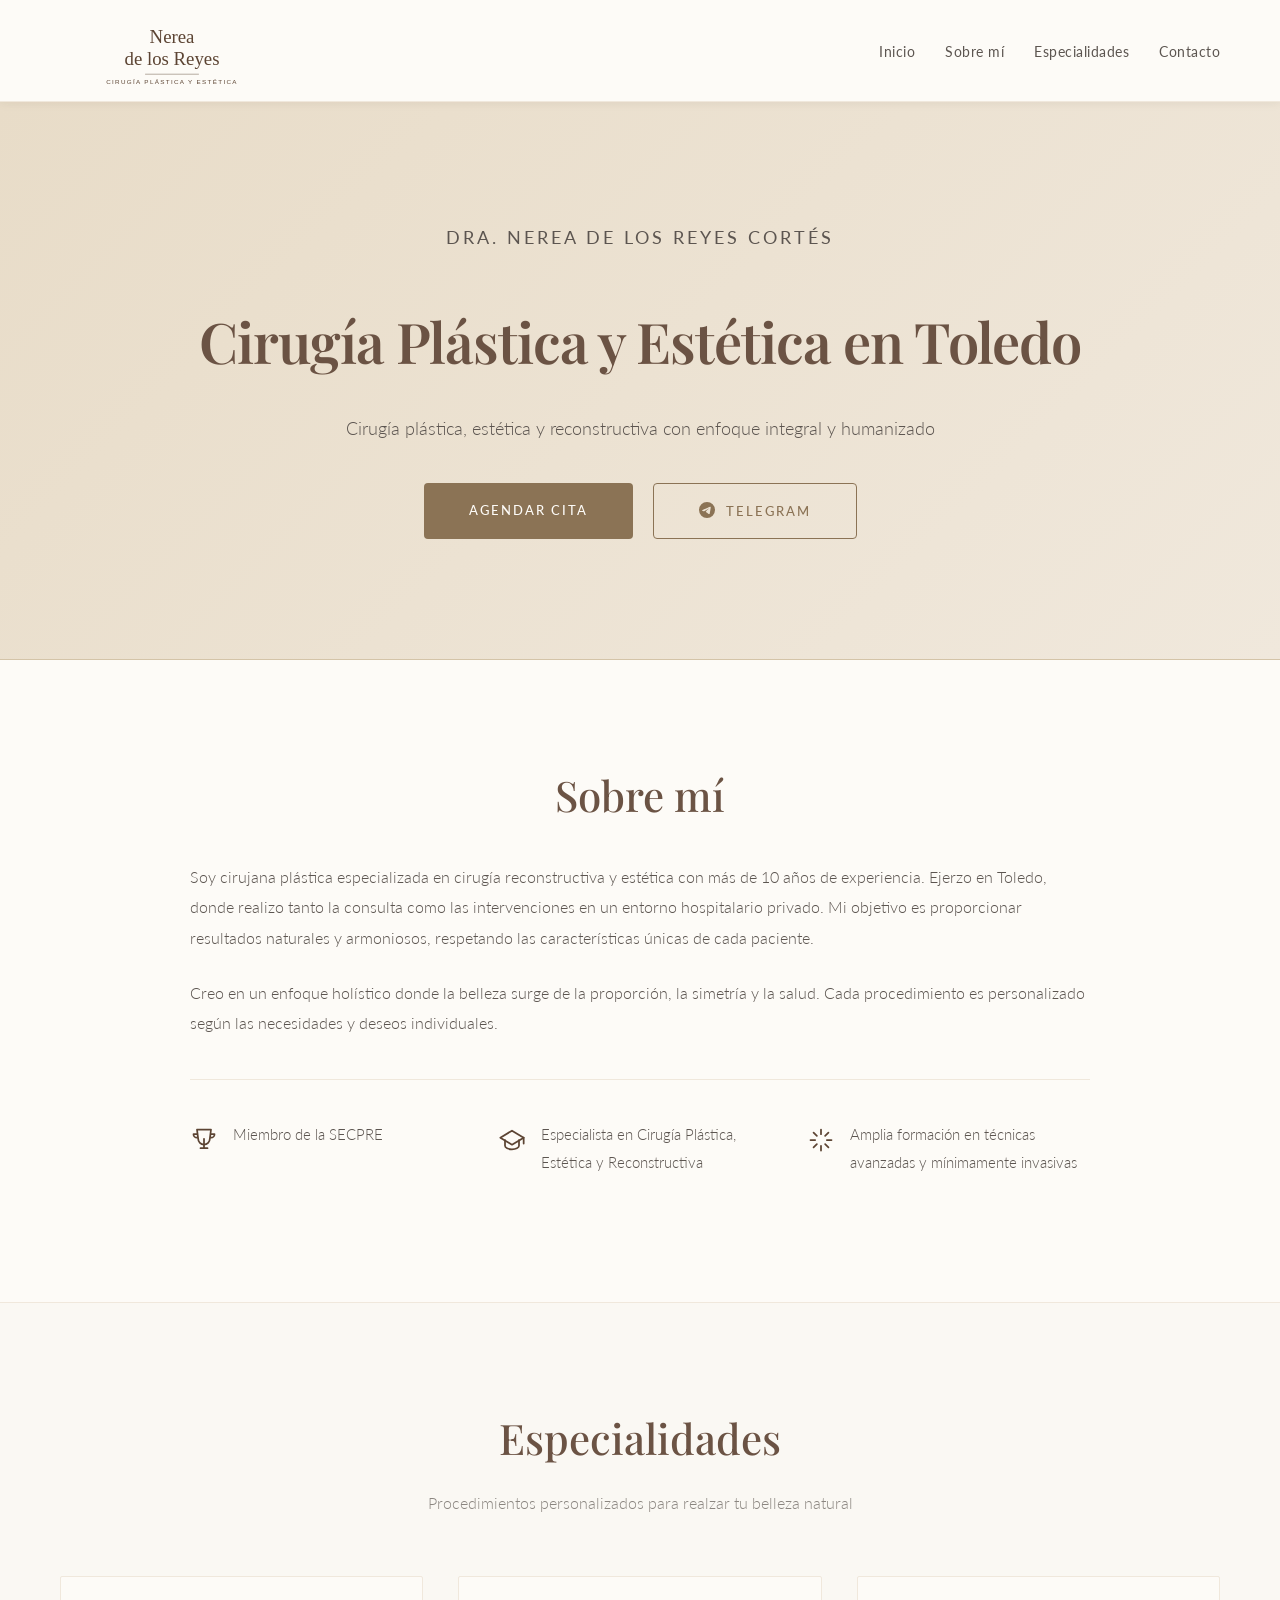
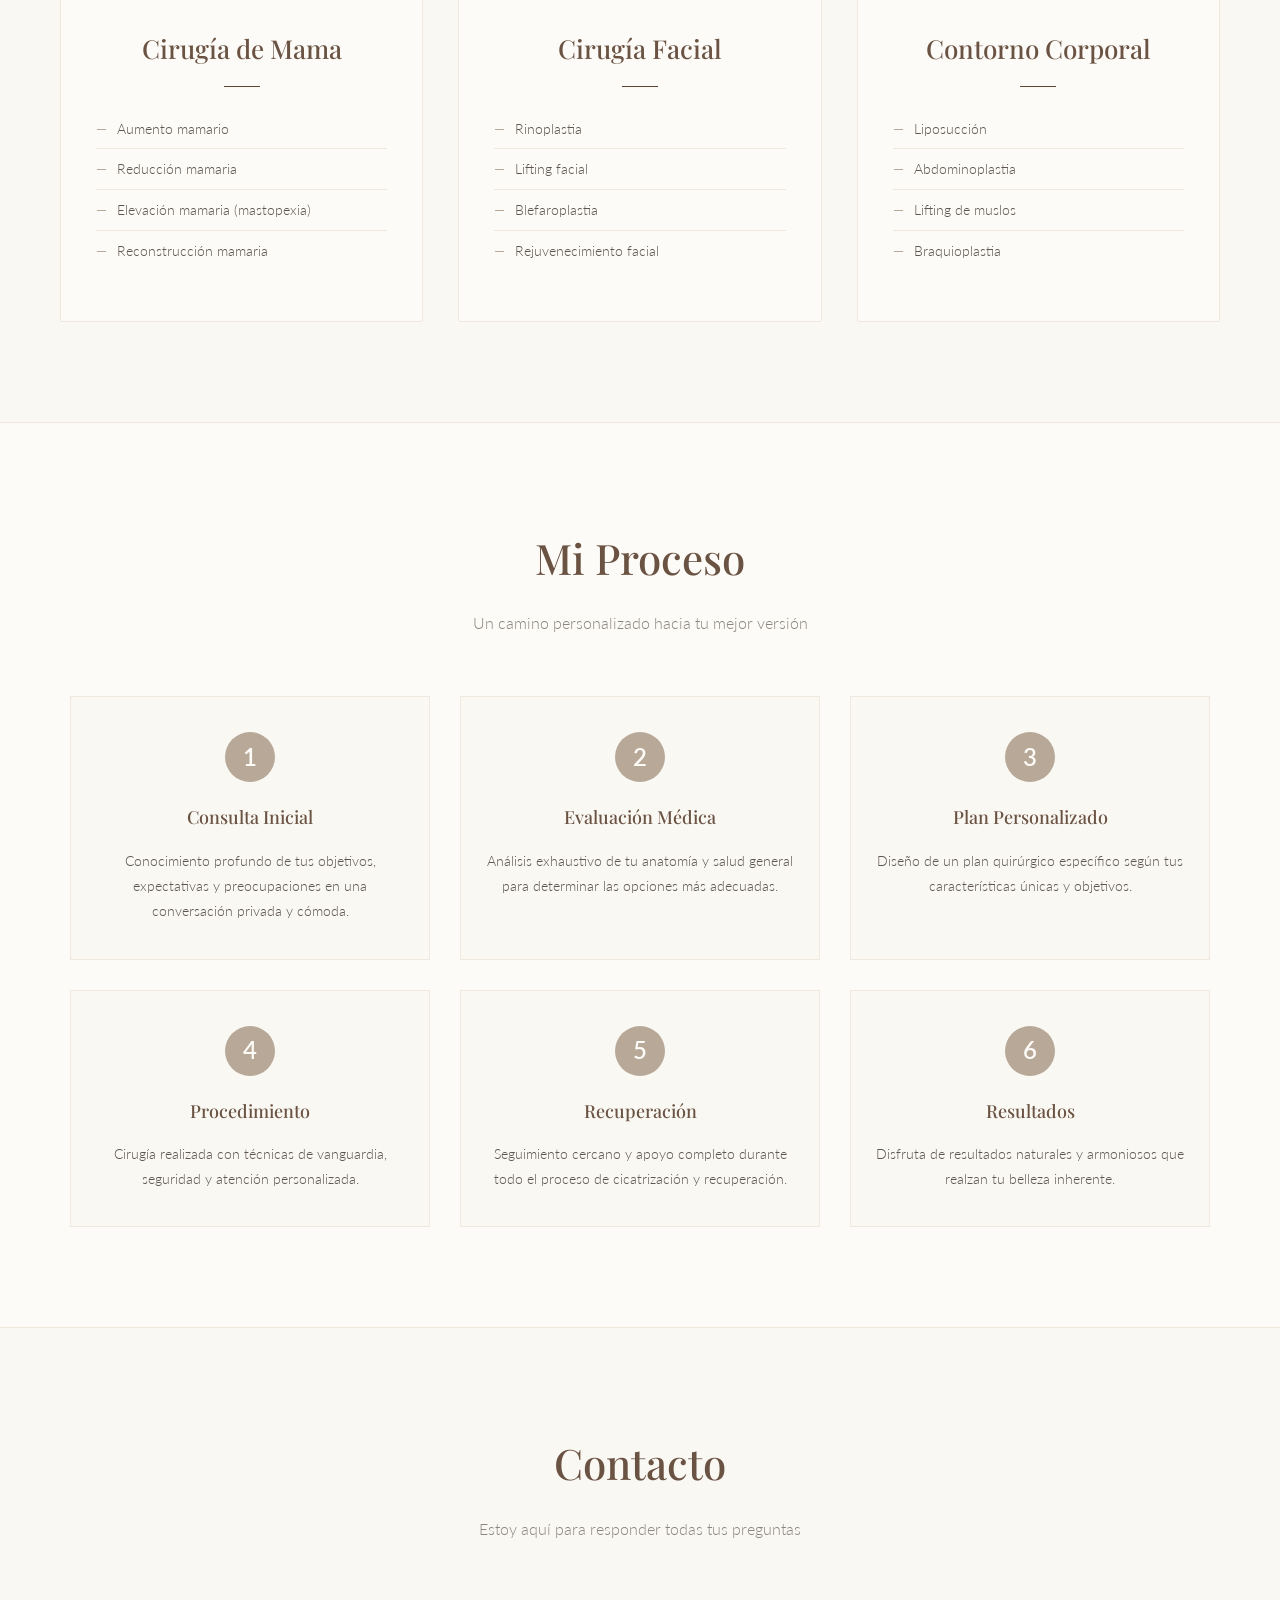
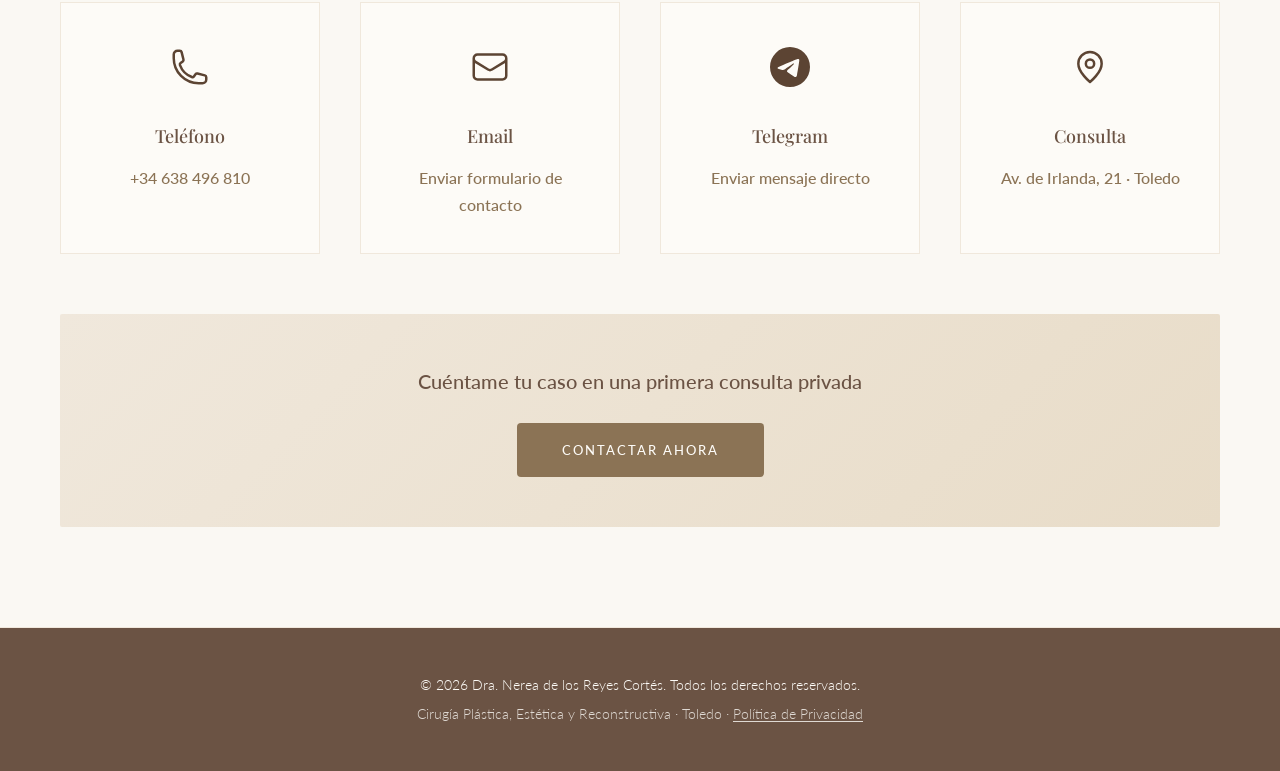
==== commit b2f252b4: "Mejoras de SEO, accesibilidad y ajustes visuales Añade metadatos Open Graph, datos estructurados (sc" ====
--- a/index.html
+++ b/index.html
@@ -3,9 +3,40 @@
 <head>
     <meta charset="UTF-8">
     <meta name="viewport" content="width=device-width, initial-scale=1.0">
-    <meta name="description" content="Dra. Nerea de los Reyes Cortés - Especialista en cirugía plástica, reconstructiva y estética.">
-    <title>Dra. Nerea de los Reyes Cortés - Cirugía Plástica</title>
+    <meta name="description" content="Cirujana plástica en Toledo. La Dra. Nerea de los Reyes Cortés realiza cirugía estética y reconstructiva en hospital privado: mama, facial y contorno corporal. Pide tu consulta.">
+    <title>Cirujana Plástica en Toledo | Dra. Nerea de los Reyes Cortés</title>
+    <link rel="canonical" href="https://dradelosreyes.com/">
+    <meta property="og:type" content="website">
+    <meta property="og:title" content="Cirujana Plástica en Toledo | Dra. Nerea de los Reyes Cortés">
+    <meta property="og:description" content="Cirugía plástica, estética y reconstructiva en Toledo. Consulta privada y trato personalizado.">
+    <meta property="og:url" content="https://dradelosreyes.com/">
+    <meta property="og:locale" content="es_ES">
+    <script type="application/ld+json">
+    {
+        "@context": "https://schema.org",
+        "@type": "Physician",
+        "name": "Dra. Nerea de los Reyes Cortés",
+        "medicalSpecialty": "PlasticSurgery",
+        "description": "Cirujana plástica, estética y reconstructiva en Toledo.",
+        "url": "https://dradelosreyes.com/",
+        "telephone": "+34638496810",
+        "address": {
+            "@type": "PostalAddress",
+            "streetAddress": "Av. de Irlanda, 21",
+            "postalCode": "45005",
+            "addressLocality": "Toledo",
+            "addressRegion": "Castilla-La Mancha",
+            "addressCountry": "ES"
+        },
+        "areaServed": "Toledo",
+        "memberOf": {
+            "@type": "Organization",
+            "name": "SECPRE - Sociedad Española de Cirugía Plástica, Reparadora y Estética"
+        }
+    }
+    </script>
     <link rel="icon" type="image/svg+xml" href="favicon.svg">
+    <link rel="icon" type="image/x-icon" href="favicon.ico">
     <link rel="stylesheet" href="styles.css">
     <link rel="preconnect" href="https://fonts.googleapis.com">
     <link rel="preconnect" href="https://fonts.gstatic.com" crossorigin>
@@ -31,11 +62,12 @@
     <!-- HERO SECTION -->
     <section id="inicio" class="hero">
         <div class="hero-content">
-            <h2>Bienvenido a mi consulta</h2>
+            <p class="hero-eyebrow">Dra. Nerea de los Reyes Cortés</p>
+            <h1>Cirugía Plástica y Estética en Toledo</h1>
             <p>Cirugía plástica, estética y reconstructiva con enfoque integral y humanizado</p>
             <div class="hero-buttons">
                 <a href="#contacto" id="btn-agendar" class="btn btn-primary">Agendar Cita</a>
-                <a href="https://t.me/+34638496810" target="_blank" class="btn btn-secondary">
+                <a href="https://t.me/+34638496810" target="_blank" rel="noopener" class="btn btn-secondary">
                     <svg xmlns="http://www.w3.org/2000/svg" viewBox="0 0 24 24" fill="currentColor" aria-hidden="true"><path d="M11.944 0A12 12 0 0 0 0 12a12 12 0 0 0 12 12 12 12 0 0 0 12-12A12 12 0 0 0 12 0a12 12 0 0 0-.056 0zm4.962 7.224c.1-.002.321.023.465.14a.506.506 0 0 1 .171.325c.016.093.036.306.02.472-.18 1.898-.962 6.502-1.36 8.627-.168.9-.499 1.201-.82 1.23-.696.065-1.225-.46-1.9-.902-1.056-.693-1.653-1.124-2.678-1.8-1.185-.78-.417-1.21.258-1.91.177-.184 3.247-2.977 3.307-3.23.007-.032.014-.15-.056-.212s-.174-.041-.249-.024c-.106.024-1.793 1.14-5.061 3.345-.48.33-.913.49-1.302.48-.428-.008-1.252-.241-1.865-.44-.752-.245-1.349-.374-1.297-.789.027-.216.325-.437.893-.663 3.498-1.524 5.83-2.529 6.998-3.014 3.332-1.386 4.025-1.627 4.476-1.635z"/></svg>
                     Telegram
                 </a>
@@ -49,7 +81,7 @@
             <div class="sobre-content">
                 <div class="sobre-text">
                     <h2>Sobre mí</h2>
-                    <p>Soy cirujana plástica especializada en cirugía reconstructiva y estética con más de 10 años de experiencia. Mi objetivo es proporcionar resultados naturales y armoniosos, respetando las características únicas de cada paciente.</p>
+                    <p>Soy cirujana plástica especializada en cirugía reconstructiva y estética con más de 10 años de experiencia. Ejerzo en Toledo, donde realizo tanto la consulta como las intervenciones en un entorno hospitalario privado. Mi objetivo es proporcionar resultados naturales y armoniosos, respetando las características únicas de cada paciente.</p>
                     <p>Creo en un enfoque holístico donde la belleza surge de la proporción, la simetría y la salud. Cada procedimiento es personalizado según las necesidades y deseos individuales.</p>
                     <div class="credentials">
                         <div class="credential-item">
@@ -86,8 +118,8 @@
                     <h3>Cirugía de Mama</h3>
                     <ul class="services-list">
                         <li>Aumento mamario</li>
-                        <li>Reducción mamario</li>
-                        <li>Levantamiento mamario</li>
+                        <li>Reducción mamaria</li>
+                        <li>Elevación mamaria (mastopexia)</li>
                         <li>Reconstrucción mamaria</li>
                     </ul>
                 </div>
@@ -106,7 +138,7 @@
                         <li>Liposucción</li>
                         <li>Abdominoplastia</li>
                         <li>Lifting de muslos</li>
-                        <li>Braquiplastia</li>
+                        <li>Braquioplastia</li>
                     </ul>
                 </div>
             </div>
@@ -181,12 +213,19 @@
                         <svg xmlns="http://www.w3.org/2000/svg" viewBox="0 0 24 24" fill="#5c4433" width="40" height="40" aria-hidden="true"><path d="M11.944 0A12 12 0 0 0 0 12a12 12 0 0 0 12 12 12 12 0 0 0 12-12A12 12 0 0 0 12 0a12 12 0 0 0-.056 0zm4.962 7.224c.1-.002.321.023.465.14a.506.506 0 0 1 .171.325c.016.093.036.306.02.472-.18 1.898-.962 6.502-1.36 8.627-.168.9-.499 1.201-.82 1.23-.696.065-1.225-.46-1.9-.902-1.056-.693-1.653-1.124-2.678-1.8-1.185-.78-.417-1.21.258-1.91.177-.184 3.247-2.977 3.307-3.23.007-.032.014-.15-.056-.212s-.174-.041-.249-.024c-.106.024-1.793 1.14-5.061 3.345-.48.33-.913.49-1.302.48-.428-.008-1.252-.241-1.865-.44-.752-.245-1.349-.374-1.297-.789.027-.216.325-.437.893-.663 3.498-1.524 5.83-2.529 6.998-3.014 3.332-1.386 4.025-1.627 4.476-1.635z"/></svg>
                     </div>
                     <h3>Telegram</h3>
-                    <p><a href="https://t.me/+34638496810" target="_blank">Enviar mensaje directo</a></p>
+                    <p><a href="https://t.me/+34638496810" target="_blank" rel="noopener">Enviar mensaje directo</a></p>
+                </div>
+                <div class="info-item">
+                    <div class="info-icon">
+                        <svg xmlns="http://www.w3.org/2000/svg" viewBox="0 0 24 24" fill="none" stroke="#5c4433" stroke-width="1.5" stroke-linecap="round" stroke-linejoin="round" width="40" height="40" aria-hidden="true"><path d="M12 21s-7-5.686-7-11a7 7 0 1114 0c0 5.314-7 11-7 11z"/><circle cx="12" cy="10" r="2.5"/></svg>
+                    </div>
+                    <h3>Consulta</h3>
+                    <p><a href="https://maps.google.com/?q=Av.+de+Irlanda+21,+45005+Toledo" target="_blank" rel="noopener">Av. de Irlanda, 21 · Toledo</a></p>
                 </div>
             </div>
             <div class="cta-final">
-                <p>¿Listo para comenzar tu transformación?</p>
-                <a href="https://t.me/+34638496810" target="_blank" class="btn btn-primary">Contactar ahora</a>
+                <p>Cuéntame tu caso en una primera consulta privada</p>
+                <a href="https://t.me/+34638496810" target="_blank" rel="noopener" class="btn btn-primary">Contactar ahora</a>
             </div>
         </div>
     </section>
@@ -195,7 +234,7 @@
     <footer class="footer">
         <div class="container">
             <p>&copy; 2026 Dra. Nerea de los Reyes Cortés. Todos los derechos reservados.</p>
-            <p class="footer-disclaimer">Sitio web profesional de consultoría médica.</p>
+            <p class="footer-disclaimer">Cirugía Plástica, Estética y Reconstructiva · Toledo · <a href="privacidad.html" class="footer-link">Política de Privacidad</a></p>
         </div>
     </footer>
 
@@ -225,10 +264,11 @@
                     <textarea id="mensaje" name="mensaje" rows="3" placeholder="Cuéntanos brevemente el motivo de tu consulta..."></textarea>
                 </div>
                 <div class="form-group form-group-check">
-                    <label class="check-label">
-                        <input type="checkbox" name="privacidad" required>
+                    <label class="check-label" for="privacidad">
+                        <input type="checkbox" id="privacidad" name="privacidad" required>
                         <span>He leído y acepto la <a href="privacidad.html" target="_blank" class="privacy-link">Política de Privacidad</a>. Consiento el tratamiento de mis datos personales con la finalidad de gestionar mi solicitud de cita, conforme al Reglamento (UE) 2016/679 (RGPD) y la Ley Orgánica 3/2018 (LOPDGDD).</span>
                     </label>
+                    <p id="privacidad-error" class="form-error" hidden>Debes aceptar la política de privacidad para continuar.</p>
                 </div>
                 <button type="submit" class="btn btn-primary btn-form">Enviar solicitud</button>
             </form>
--- a/styles.css
+++ b/styles.css
@@ -27,6 +27,24 @@
 
 html {
     scroll-behavior: smooth;
+    /* Compensa la altura del navbar sticky al navegar por anclas */
+    scroll-padding-top: 115px;
+}
+
+@media (max-width: 768px) {
+    html { scroll-padding-top: 95px; }
+}
+
+@media (max-width: 480px) {
+    html { scroll-padding-top: 85px; }
+}
+
+@media (prefers-reduced-motion: reduce) {
+    html { scroll-behavior: auto; }
+    *, *::before, *::after {
+        transition-duration: 0.01ms !important;
+        animation-duration: 0.01ms !important;
+    }
 }
 
 body {
@@ -67,7 +85,7 @@
    =========================== */
 .navbar {
     background-color: var(--blanco);
-    padding: 12px 0;
+    padding: 8px 0;
     position: sticky;
     top: 0;
     z-index: 1000;
@@ -82,7 +100,7 @@
 }
 
 .logo img {
-    height: 110px;
+    height: 85px;
     width: auto;
     display: block;
 }
@@ -141,11 +159,22 @@
     border-bottom: 1px solid var(--nude-dark);
 }
 
-.hero-content h2 {
+.hero-eyebrow {
+    font-size: 13px;
+    letter-spacing: 3px;
+    text-transform: uppercase;
+    color: var(--marron);
+    margin-bottom: 18px;
+    font-weight: 400;
+}
+
+.hero-content h1 {
     font-size: 56px;
     margin-bottom: 25px;
     font-weight: 600;
     letter-spacing: -1px;
+    color: var(--marron-oscuro);
+    font-family: 'Playfair Display', serif;
 }
 
 .hero-content p {
@@ -175,8 +204,9 @@
     transition: all 0.3s ease;
     border: none;
     cursor: pointer;
-    font-size: 14px;
-    letter-spacing: 0.5px;
+    font-size: 13px;
+    letter-spacing: 2px;
+    text-transform: uppercase;
     display: inline-block;
 }
 
@@ -338,10 +368,10 @@
 }
 
 .services-list li::before {
-    content: "✓ ";
-    color: var(--marron);
-    font-weight: 600;
-    margin-right: 8px;
+    content: "—";
+    color: var(--marron-claro);
+    font-weight: 300;
+    margin-right: 10px;
 }
 
 /* ===========================
@@ -455,11 +485,28 @@
     background-color: var(--blanco);
     border: 1px solid var(--nude-light);
     transition: all 0.3s ease;
+    position: relative;
+    cursor: pointer;
 }
 
 .info-item:hover {
     border-color: var(--marron-claro);
     box-shadow: 0 10px 25px rgba(184, 168, 152, 0.1);
+}
+
+/* El enlace de cada bloque se expande para cubrir todo el card */
+.info-item a::after {
+    content: '';
+    position: absolute;
+    inset: 0;
+    z-index: 1;
+}
+
+/* Teléfono en escritorio: sin acción, sin pointer */
+@media (hover: hover) and (pointer: fine) {
+    .info-item:has(.tel-desktop) {
+        cursor: default;
+    }
 }
 
 .info-icon {
@@ -519,6 +566,16 @@
     font-size: 12px;
     opacity: 0.8;
     margin-top: 10px;
+}
+
+.footer-link {
+    color: var(--blanco);
+    text-decoration: underline;
+    text-underline-offset: 2px;
+}
+
+.footer-link:hover {
+    color: var(--nude);
 }
 
 /* ===========================
@@ -652,25 +709,43 @@
     color: var(--texto-claro);
     line-height: 1.6;
     margin-bottom: 0;
+    position: relative;
+    z-index: 10;
+    pointer-events: auto;
 }
 
 .form-group input[type="checkbox"] {
-    width: 15px;
-    min-width: 15px;
-    height: 15px;
+    -webkit-appearance: checkbox;
+    appearance: auto;
+    width: 16px;
+    min-width: 16px;
+    height: 16px;
     padding: 0;
-    border: 1px solid var(--nude-dark);
-    border-radius: 2px;
+    border: none;
+    border-radius: 0;
+    background: unset;
     accent-color: var(--marron);
-    background: var(--fondo);
     cursor: pointer;
     margin-top: 2px;
+    position: relative;
+    z-index: 10;
+    pointer-events: auto;
+    flex-shrink: 0;
 }
 
 .privacy-link {
     color: var(--marron);
     text-decoration: underline;
     text-underline-offset: 2px;
+}
+
+.form-error {
+    font-size: 12px;
+    color: var(--marron-oscuro);
+    margin-top: 8px;
+    padding: 8px 12px;
+    background: var(--nude-light);
+    border-left: 2px solid var(--marron);
 }
 
 .btn-form {
@@ -710,15 +785,44 @@
    RESPONSIVE
    =========================== */
 @media (max-width: 768px) {
+    .nav-container {
+        display: grid;
+        grid-template-columns: 1fr auto 1fr;
+        align-items: center;
+    }
+
+    .logo {
+        grid-column: 2;
+    }
+
+    .menu-toggle {
+        display: block;
+        grid-column: 3;
+        justify-self: end;
+    }
+
     .menu {
         display: none;
-    }
-
-    .menu-toggle {
+        flex-direction: column;
+        grid-column: 1 / -1;
+        gap: 0;
+        padding: 12px 0 16px;
+        border-top: 1px solid var(--nude-light);
+        margin-top: 10px;
+    }
+
+    .menu li a {
         display: block;
-    }
-
-    .hero-content h2 {
+        padding: 12px 4px;
+        font-size: 15px;
+        border-bottom: 1px solid var(--nude-light);
+    }
+
+    .menu li:last-child a {
+        border-bottom: none;
+    }
+
+    .hero-content h1 {
         font-size: 36px;
     }
 
@@ -764,14 +868,10 @@
     }
 
     .logo img {
-        height: 90px;
-    }
-
-    .menu {
-        gap: 20px;
-    }
-
-    .hero-content h2 {
+        height: 70px;
+    }
+
+    .hero-content h1 {
         margin-bottom: 15px;
     }
 }
@@ -786,14 +886,14 @@
     }
 
     .navbar {
-        padding: 15px 0;
+        padding: 10px 0;
     }
 
     .logo img {
-        height: 75px;
-    }
-
-    .hero-content h2 {
+        height: 60px;
+    }
+
+    .hero-content h1 {
         font-size: 28px;
         margin-bottom: 15px;
     }
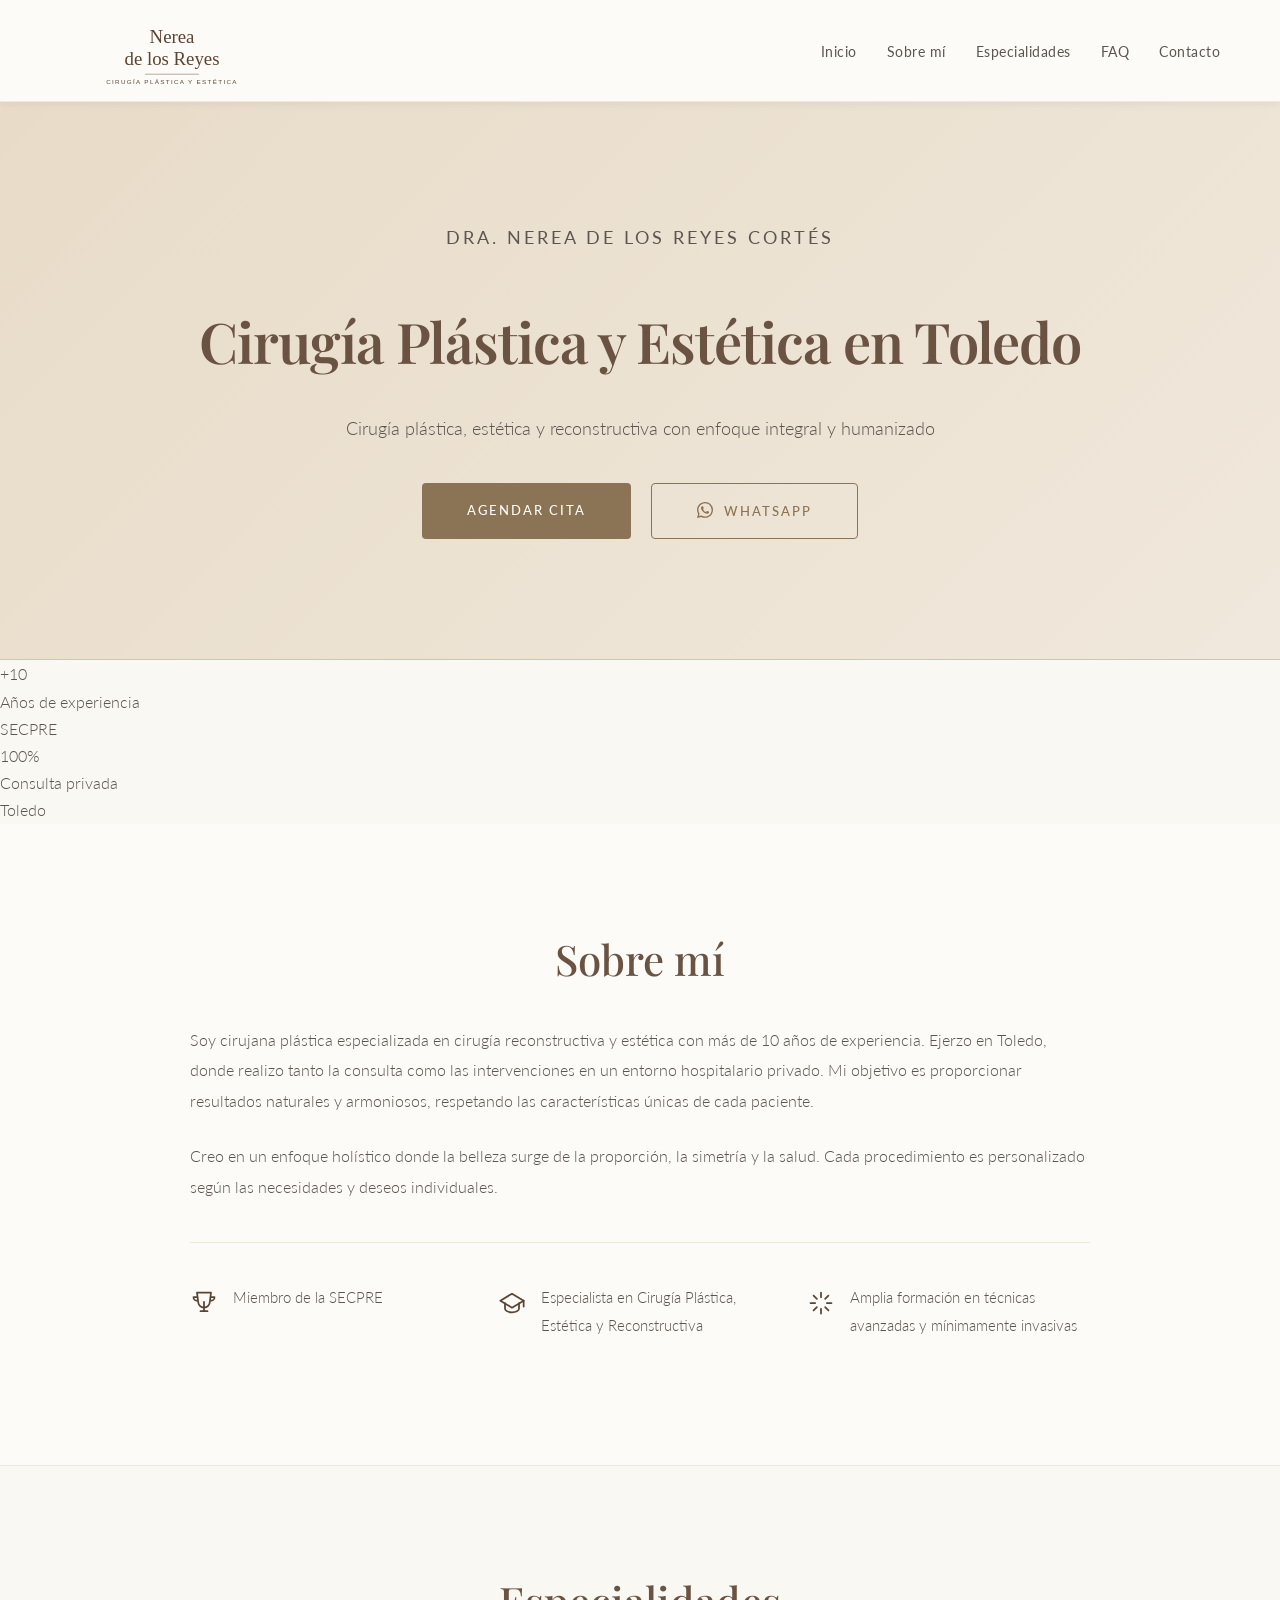
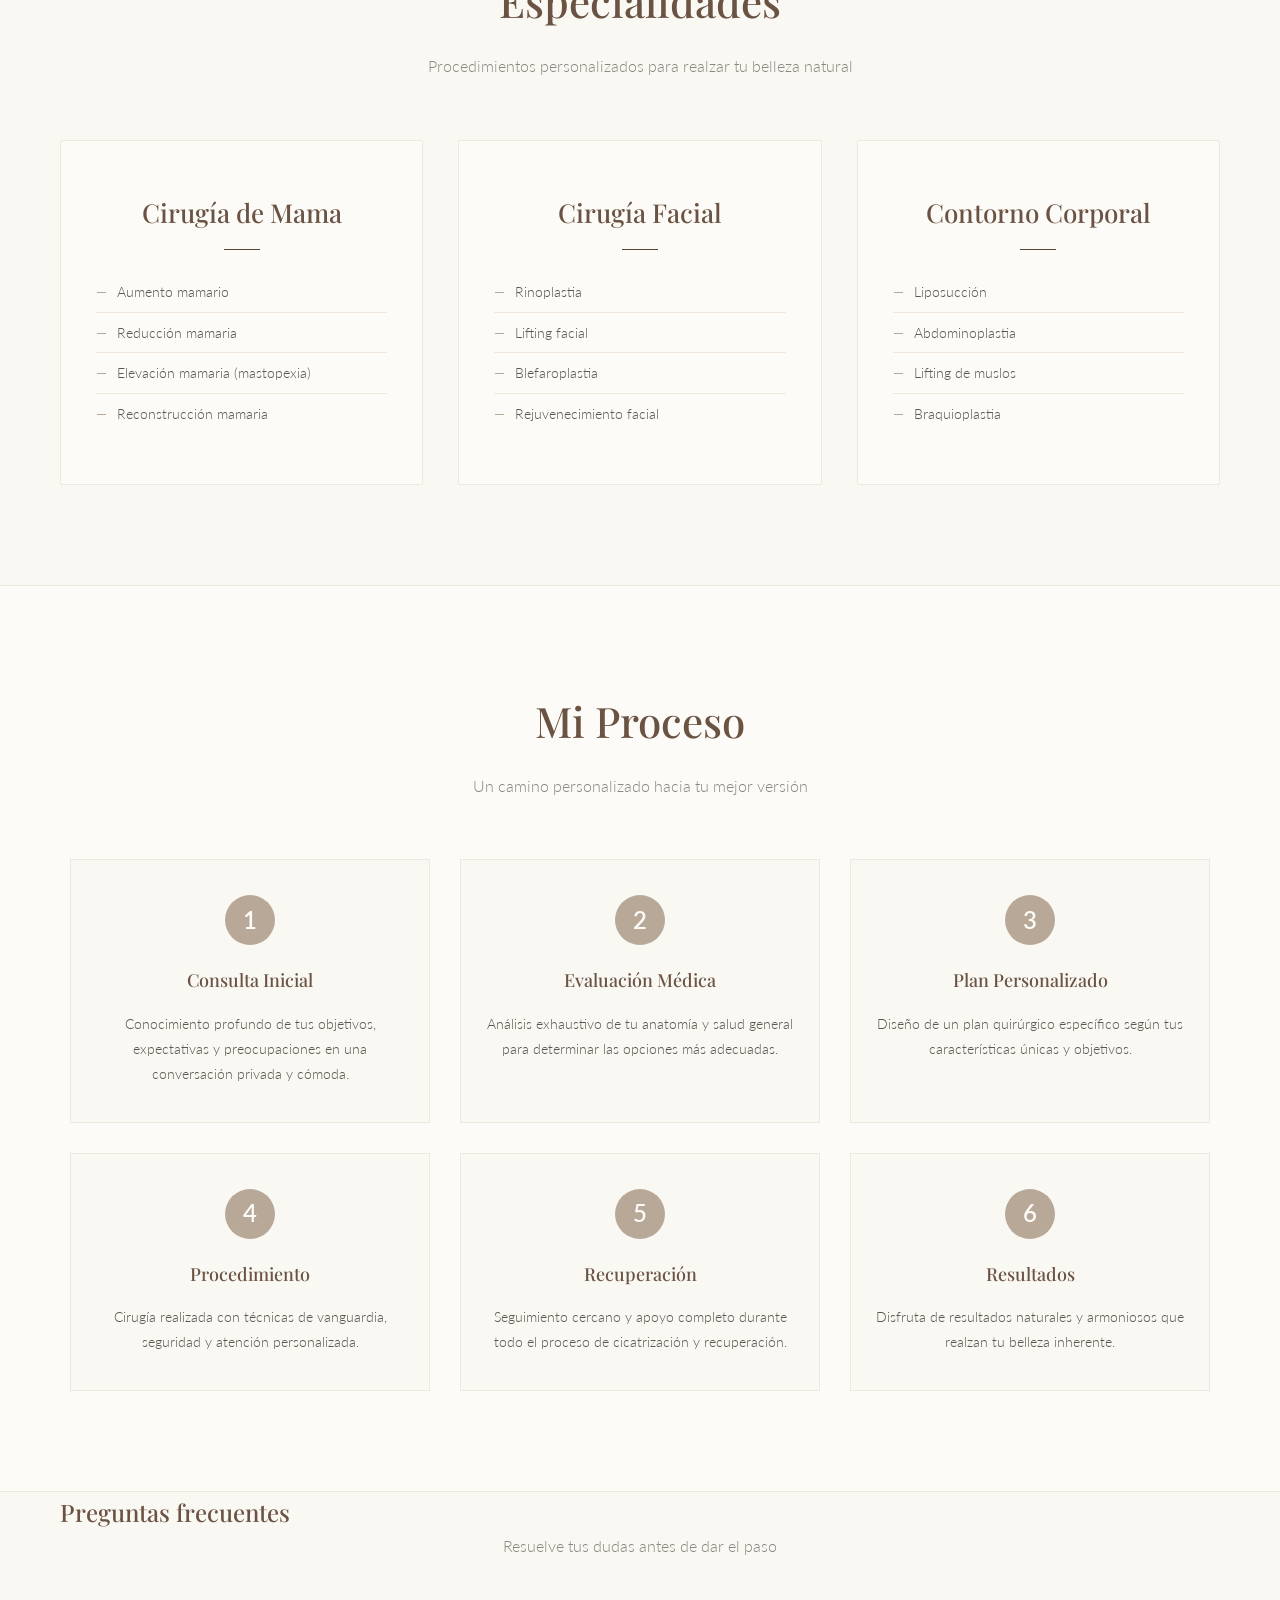
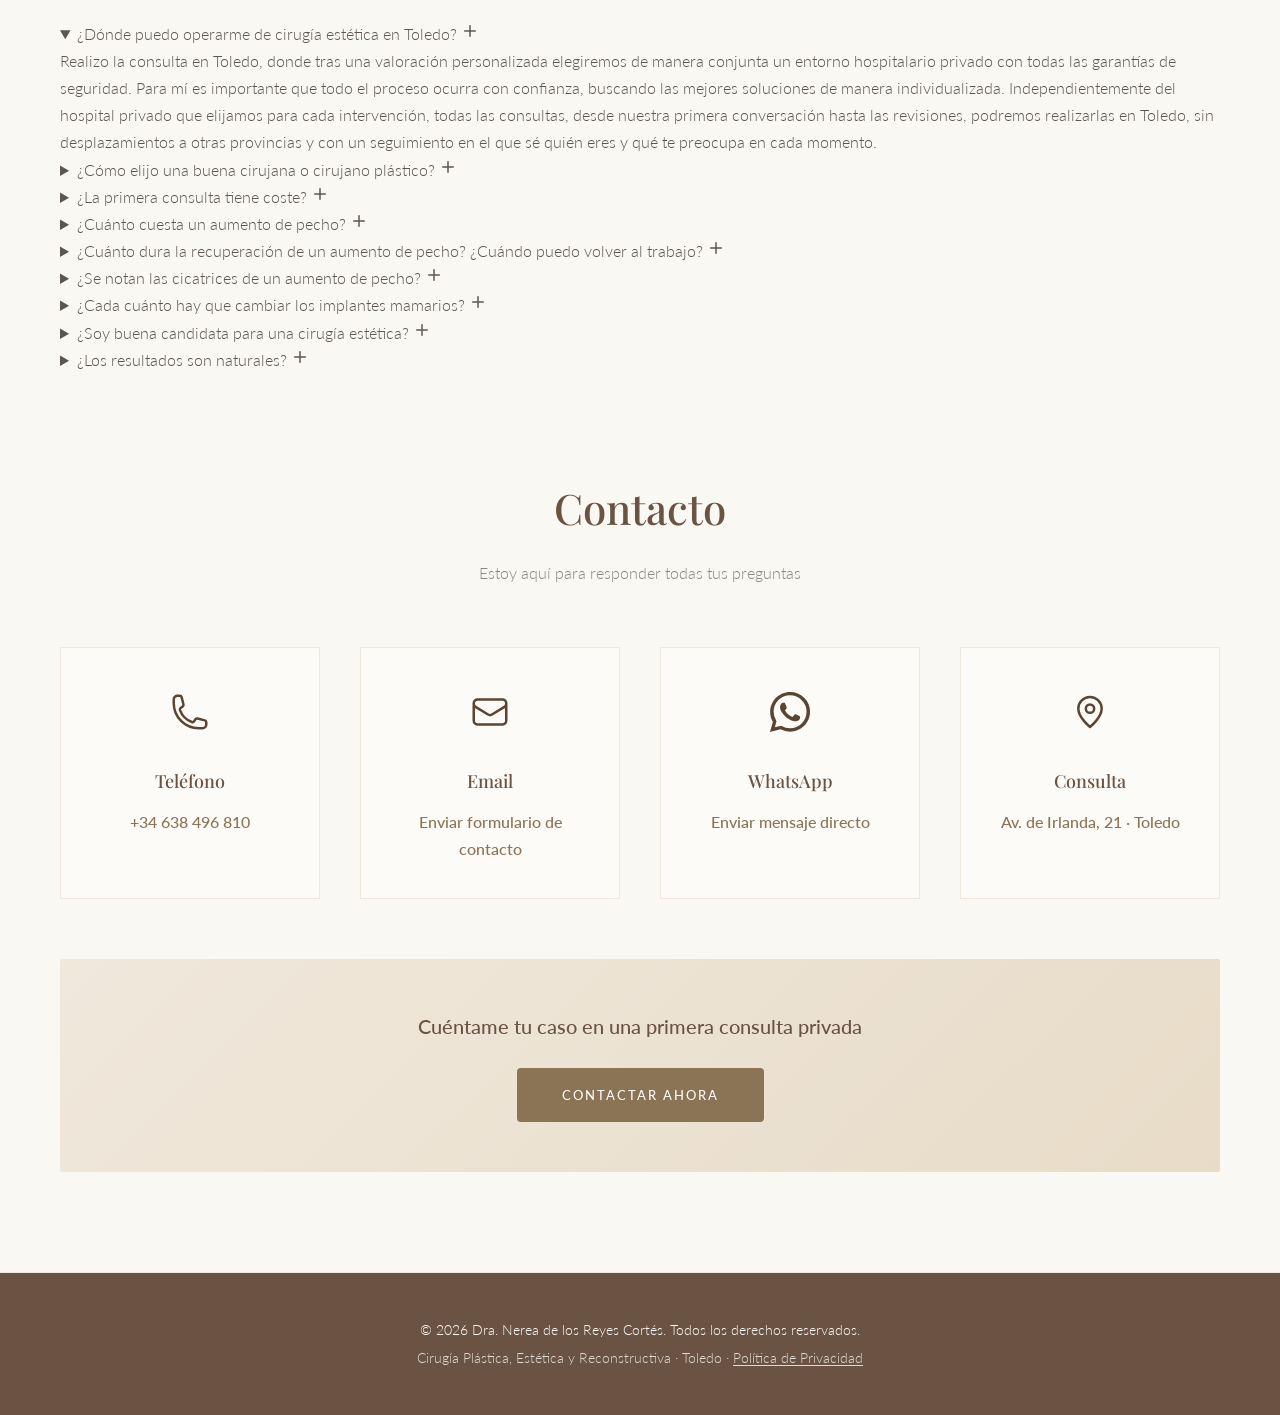
==== commit 8e8ce070: "Añadir sección FAQ con datos estructurados y cambiar contacto de Telegram a WhatsApp Co-Authored-By:" ====
--- a/index.html
+++ b/index.html
@@ -35,6 +35,86 @@
         }
     }
     </script>
+    <script type="application/ld+json">
+    {
+        "@context": "https://schema.org",
+        "@type": "FAQPage",
+        "mainEntity": [
+            {
+                "@type": "Question",
+                "name": "¿Dónde puedo operarme de cirugía estética en Toledo?",
+                "acceptedAnswer": {
+                    "@type": "Answer",
+                    "text": "Realizo la consulta en Toledo, donde tras una valoración personalizada elegiremos de manera conjunta un entorno hospitalario privado con todas las garantías de seguridad. Para mí es importante que todo el proceso ocurra con confianza, buscando las mejores soluciones de manera individualizada. Independientemente del hospital privado que elijamos para cada intervención, todas las consultas, desde la primera conversación hasta las revisiones, podremos realizarlas en Toledo, sin desplazamientos a otras provincias y con un seguimiento en el que sé quién eres y qué te preocupa en cada momento."
+                }
+            },
+            {
+                "@type": "Question",
+                "name": "¿Cómo elijo una buena cirujana o cirujano plástico?",
+                "acceptedAnswer": {
+                    "@type": "Answer",
+                    "text": "Lo esencial es que sea especialista en Cirugía Plástica, Estética y Reconstructiva, con una titulación y una experiencia que puedas confirmar. Un buen indicador es la pertenencia a la SECPRE, la sociedad que acredita a los cirujanos plásticos en España. Pero más allá de los títulos, confía en cómo te sientes en la consulta: si te escuchan de verdad, si se toman el tiempo de entender qué es lo que a ti te importa y si te explican las cosas con honestidad, sin prometer imposibles. Esa mirada atenta al detalle es tan importante como la técnica."
+                }
+            },
+            {
+                "@type": "Question",
+                "name": "¿La primera consulta tiene coste?",
+                "acceptedAnswer": {
+                    "@type": "Answer",
+                    "text": "La primera consulta es una conversación tranquila, sin prisa y en un espacio de confianza, en la que se escucha con atención, se entiende qué te ha traído hasta aquí y se valora tu caso con detalle para proponerte lo que de verdad se ajusta a ti. La primera consulta es gratuita: podrás venir sin ningún compromiso, con la libertad de resolver tus dudas y decidir con calma."
+                }
+            },
+            {
+                "@type": "Question",
+                "name": "¿Cuánto cuesta un aumento de pecho?",
+                "acceptedAnswer": {
+                    "@type": "Answer",
+                    "text": "El precio de un aumento de pecho depende de varios factores: el tipo de implante, la técnica quirúrgica, los honorarios del equipo y los gastos de quirófano y hospitalización. Por eso no se da una tarifa cerrada, sino un presupuesto personalizado tras conocer tu caso en la primera consulta, que incluye todo lo necesario para tu seguridad y tu recuperación. Conviene desconfiar de las ofertas «low-cost» muy por debajo del mercado, porque casi siempre esconden recortes en seguridad o en la calidad de los implantes."
+                }
+            },
+            {
+                "@type": "Question",
+                "name": "¿Cuánto dura la recuperación de un aumento de pecho? ¿Cuándo puedo volver al trabajo?",
+                "acceptedAnswer": {
+                    "@type": "Answer",
+                    "text": "Cada mujer evoluciona de forma distinta. De forma orientativa, la mayoría puede volver a un trabajo de oficina en torno a una semana, siempre que no exija esfuerzo físico. El deporte y los ejercicios más intensos se retoman poco a poco, normalmente a partir del primer mes. Durante las primeras semanas conviene usar el sujetador postoperatorio y evitar levantar peso, con un seguimiento cercano durante todo el proceso."
+                }
+            },
+            {
+                "@type": "Question",
+                "name": "¿Se notan las cicatrices de un aumento de pecho?",
+                "acceptedAnswer": {
+                    "@type": "Answer",
+                    "text": "Las incisiones se hacen en zonas estratégicas para que las cicatrices sean lo más discretas posible —habitualmente en el pliegue bajo el pecho o alrededor de la areola— y con una técnica cuidadosa que piensa en el resultado a largo plazo. Con el tiempo y los cuidados adecuados se van atenuando hasta volverse muy poco perceptibles."
+                }
+            },
+            {
+                "@type": "Question",
+                "name": "¿Cada cuánto hay que cambiar los implantes mamarios?",
+                "acceptedAnswer": {
+                    "@type": "Answer",
+                    "text": "Los implantes actuales son de alta calidad y duraderos, pero no están pensados para toda la vida. No hay una norma que obligue a cambiarlos en un plazo fijo: mientras no aparezca ninguna alteración, no es necesario sustituirlos por rutina. Lo importante es el seguimiento, con revisiones periódicas a lo largo de los años."
+                }
+            },
+            {
+                "@type": "Question",
+                "name": "¿Soy buena candidata para una cirugía estética?",
+                "acceptedAnswer": {
+                    "@type": "Answer",
+                    "text": "La mejor forma de saberlo es una valoración individual. En general, una buena candidata es una persona con buena salud, expectativas realistas y una motivación que nace de ella misma. En la primera consulta se analiza tu caso, tu salud y lo que buscas, y se indica con honestidad si la cirugía es adecuada para ti o si hay una opción mejor."
+                }
+            },
+            {
+                "@type": "Question",
+                "name": "¿Los resultados son naturales?",
+                "acceptedAnswer": {
+                    "@type": "Answer",
+                    "text": "Ese es siempre el objetivo. Se parte de la proporción y la armonía, con una mirada atenta a los pequeños detalles que hacen que un resultado se sienta propio y no «operado». Se busca realzar tus rasgos y respetar lo que te hace única, nunca transformarte en otra persona."
+                }
+            }
+        ]
+    }
+    </script>
     <link rel="icon" type="image/svg+xml" href="favicon.svg">
     <link rel="icon" type="image/x-icon" href="favicon.ico">
     <link rel="stylesheet" href="styles.css">
@@ -53,6 +133,7 @@
                 <li><a href="#inicio">Inicio</a></li>
                 <li><a href="#sobre">Sobre mí</a></li>
                 <li><a href="#especialidades">Especialidades</a></li>
+                <li><a href="#faq">FAQ</a></li>
                 <li><a href="#contacto">Contacto</a></li>
             </ul>
             <button class="menu-toggle">☰</button>
@@ -67,10 +148,32 @@
             <p>Cirugía plástica, estética y reconstructiva con enfoque integral y humanizado</p>
             <div class="hero-buttons">
                 <a href="#contacto" id="btn-agendar" class="btn btn-primary">Agendar Cita</a>
-                <a href="https://t.me/+34638496810" target="_blank" rel="noopener" class="btn btn-secondary">
-                    <svg xmlns="http://www.w3.org/2000/svg" viewBox="0 0 24 24" fill="currentColor" aria-hidden="true"><path d="M11.944 0A12 12 0 0 0 0 12a12 12 0 0 0 12 12 12 12 0 0 0 12-12A12 12 0 0 0 12 0a12 12 0 0 0-.056 0zm4.962 7.224c.1-.002.321.023.465.14a.506.506 0 0 1 .171.325c.016.093.036.306.02.472-.18 1.898-.962 6.502-1.36 8.627-.168.9-.499 1.201-.82 1.23-.696.065-1.225-.46-1.9-.902-1.056-.693-1.653-1.124-2.678-1.8-1.185-.78-.417-1.21.258-1.91.177-.184 3.247-2.977 3.307-3.23.007-.032.014-.15-.056-.212s-.174-.041-.249-.024c-.106.024-1.793 1.14-5.061 3.345-.48.33-.913.49-1.302.48-.428-.008-1.252-.241-1.865-.44-.752-.245-1.349-.374-1.297-.789.027-.216.325-.437.893-.663 3.498-1.524 5.83-2.529 6.998-3.014 3.332-1.386 4.025-1.627 4.476-1.635z"/></svg>
-                    Telegram
+                <a href="https://wa.me/34638496810" target="_blank" rel="noopener" class="btn btn-secondary">
+                    <svg xmlns="http://www.w3.org/2000/svg" viewBox="0 0 24 24" fill="currentColor" aria-hidden="true"><path d="M17.472 14.382c-.297-.149-1.758-.867-2.03-.967-.273-.099-.471-.148-.67.15-.197.297-.767.966-.94 1.164-.173.199-.347.223-.644.075-.297-.15-1.255-.463-2.39-1.475-.883-.788-1.48-1.761-1.653-2.059-.173-.297-.018-.458.13-.606.134-.133.298-.347.446-.52.149-.174.198-.298.298-.497.099-.198.05-.371-.025-.52-.075-.149-.669-1.612-.916-2.207-.242-.579-.487-.5-.669-.51-.173-.008-.371-.01-.57-.01-.198 0-.52.074-.792.372-.272.297-1.04 1.016-1.04 2.479 0 1.462 1.065 2.875 1.213 3.074.149.198 2.096 3.2 5.077 4.487.709.306 1.262.489 1.694.625.712.227 1.36.195 1.871.118.571-.085 1.758-.719 2.006-1.413.248-.694.248-1.289.173-1.413-.074-.124-.272-.198-.57-.347m-5.421 7.403h-.004a9.87 9.87 0 01-5.031-1.378l-.361-.214-3.741.982.998-3.648-.235-.374a9.86 9.86 0 01-1.51-5.26c.001-5.45 4.436-9.884 9.888-9.884 2.64 0 5.122 1.03 6.988 2.898a9.825 9.825 0 012.893 6.994c-.003 5.45-4.437 9.885-9.885 9.885M20.52 3.449C18.24 1.245 15.24.044 12.045.044 5.463.044.104 5.4.101 11.986c0 2.096.549 4.14 1.595 5.945L0 24l6.335-1.652a11.96 11.96 0 005.71 1.454h.006c6.585 0 11.946-5.357 11.949-11.945a11.9 11.9 0 00-3.485-8.464z"/></svg>
+                    WhatsApp
                 </a>
+            </div>
+        </div>
+    </section>
+
+    <!-- FRANJA DE CONFIANZA -->
+    <section class="confianza">
+        <div class="confianza-grid">
+            <div class="confianza-item">
+                <div class="confianza-num">+10</div>
+                <div class="confianza-lbl">Años de experiencia</div>
+            </div>
+            <div class="confianza-item">
+                <div class="confianza-num">SECPRE</div>
+                <div class="confianza-lbl"></div>
+            </div>
+            <div class="confianza-item">
+                <div class="confianza-num">100%</div>
+                <div class="confianza-lbl">Consulta privada</div>
+            </div>
+            <div class="confianza-item">
+                <div class="confianza-num">Toledo</div>
+                <div class="confianza-lbl"></div>
             </div>
         </div>
     </section>
@@ -185,6 +288,70 @@
         </div>
     </section>
 
+    <!-- FAQ -->
+    <section id="faq" class="faq">
+        <div class="container">
+            <h2>Preguntas frecuentes</h2>
+            <p class="section-subtitle">Resuelve tus dudas antes de dar el paso</p>
+            <div class="faq-list">
+                <details class="faq-item" open>
+                    <summary>¿Dónde puedo operarme de cirugía estética en Toledo?
+                        <span class="faq-chevron"><svg xmlns="http://www.w3.org/2000/svg" viewBox="0 0 24 24" fill="none" stroke="currentColor" stroke-width="2" stroke-linecap="round" width="18" height="18" aria-hidden="true"><line x1="12" y1="5" x2="12" y2="19"/><line x1="5" y1="12" x2="19" y2="12"/></svg></span>
+                    </summary>
+                    <p>Realizo la consulta en Toledo, donde tras una valoración personalizada elegiremos de manera conjunta un entorno hospitalario privado con todas las garantías de seguridad. Para mí es importante que todo el proceso ocurra con confianza, buscando las mejores soluciones de manera individualizada. Independientemente del hospital privado que elijamos para cada intervención, todas las consultas, desde nuestra primera conversación hasta las revisiones, podremos realizarlas en Toledo, sin desplazamientos a otras provincias y con un seguimiento en el que sé quién eres y qué te preocupa en cada momento.</p>
+                </details>
+                <details class="faq-item">
+                    <summary>¿Cómo elijo una buena cirujana o cirujano plástico?
+                        <span class="faq-chevron"><svg xmlns="http://www.w3.org/2000/svg" viewBox="0 0 24 24" fill="none" stroke="currentColor" stroke-width="2" stroke-linecap="round" width="18" height="18" aria-hidden="true"><line x1="12" y1="5" x2="12" y2="19"/><line x1="5" y1="12" x2="19" y2="12"/></svg></span>
+                    </summary>
+                    <p>Lo esencial es que sea especialista en Cirugía Plástica, Estética y Reconstructiva, con una titulación y una experiencia que puedas confirmar. Un buen indicador es la pertenencia a la SECPRE, la sociedad que acredita a los cirujanos plásticos en España. Pero más allá de los títulos, confía en cómo te sientes en la consulta: si te escuchan de verdad, si se toman el tiempo de entender qué es lo que a ti te importa y si te explican las cosas con honestidad, sin prometer imposibles. Esa mirada atenta al detalle es, para mí, tan importante como la técnica.</p>
+                </details>
+                <details class="faq-item">
+                    <summary>¿La primera consulta tiene coste?
+                        <span class="faq-chevron"><svg xmlns="http://www.w3.org/2000/svg" viewBox="0 0 24 24" fill="none" stroke="currentColor" stroke-width="2" stroke-linecap="round" width="18" height="18" aria-hidden="true"><line x1="12" y1="5" x2="12" y2="19"/><line x1="5" y1="12" x2="19" y2="12"/></svg></span>
+                    </summary>
+                    <p>La primera consulta es una conversación tranquila, sin prisa y en un espacio de confianza. Es el momento en el que te escucho con atención, entiendo qué te ha traído hasta aquí y valoro tu caso con detalle para proponerte lo que de verdad se ajusta a ti. Quiero que salgas de esa primera cita con las ideas claras y sintiéndote comprendida. Por ello realizo esa primera consulta de manera gratuita: quiero que vengas sin ningún compromiso, con la libertad de resolver tus dudas y decidir con calma, sin más expectativa que la de escucharte y orientarte con honestidad.</p>
+                </details>
+                <details class="faq-item">
+                    <summary>¿Cuánto cuesta un aumento de pecho?
+                        <span class="faq-chevron"><svg xmlns="http://www.w3.org/2000/svg" viewBox="0 0 24 24" fill="none" stroke="currentColor" stroke-width="2" stroke-linecap="round" width="18" height="18" aria-hidden="true"><line x1="12" y1="5" x2="12" y2="19"/><line x1="5" y1="12" x2="19" y2="12"/></svg></span>
+                    </summary>
+                    <p>El precio de un aumento de pecho depende de varios factores: el tipo de implante, la técnica quirúrgica, los honorarios del equipo y los gastos de quirófano y hospitalización. Por eso no doy una tarifa cerrada, sino un presupuesto personalizado tras conocer tu caso en la primera consulta. En él se incluye todo lo necesario para tu seguridad y tu recuperación. Te lo explico con calma para que entiendas cada parte, sin letra pequeña. Y te aconsejo desconfiar de las ofertas «low-cost» muy por debajo del mercado, porque casi siempre esconden recortes en seguridad o en la calidad de los implantes: en algo tan importante, tu tranquilidad no debería ser lo que se abarata.</p>
+                </details>
+                <details class="faq-item">
+                    <summary>¿Cuánto dura la recuperación de un aumento de pecho? ¿Cuándo puedo volver al trabajo?
+                        <span class="faq-chevron"><svg xmlns="http://www.w3.org/2000/svg" viewBox="0 0 24 24" fill="none" stroke="currentColor" stroke-width="2" stroke-linecap="round" width="18" height="18" aria-hidden="true"><line x1="12" y1="5" x2="12" y2="19"/><line x1="5" y1="12" x2="19" y2="12"/></svg></span>
+                    </summary>
+                    <p>Cada mujer evoluciona de forma distinta, y me gusta tenerlo en cuenta de verdad, no dar una respuesta genérica. De forma orientativa, la mayoría puede volver a un trabajo de oficina en torno a una semana, siempre que no exija esfuerzo físico. El deporte y los ejercicios más intensos se retoman poco a poco, normalmente a partir del primer mes. Durante las primeras semanas conviene usar el sujetador postoperatorio y evitar levantar peso. Te acompaño de cerca en todo el proceso: me importa cómo te sientes cada día, no solo cómo cicatriza la herida, y ajusto las pautas a tu ritmo y a tu vida.</p>
+                </details>
+                <details class="faq-item">
+                    <summary>¿Se notan las cicatrices de un aumento de pecho?
+                        <span class="faq-chevron"><svg xmlns="http://www.w3.org/2000/svg" viewBox="0 0 24 24" fill="none" stroke="currentColor" stroke-width="2" stroke-linecap="round" width="18" height="18" aria-hidden="true"><line x1="12" y1="5" x2="12" y2="19"/><line x1="5" y1="12" x2="19" y2="12"/></svg></span>
+                    </summary>
+                    <p>Cuido mucho este aspecto, porque sé lo que preocupa. Las incisiones se hacen en zonas estratégicas para que las cicatrices sean lo más discretas posible —habitualmente en el pliegue bajo el pecho o alrededor de la areola— y con una técnica cuidadosa que piensa en el resultado a largo plazo. Con el tiempo y los cuidados adecuados se van atenuando hasta volverse muy poco perceptibles. En la consulta te explico con detalle qué tipo de incisión es la mejor para ti y qué puedes esperar, para que decidas con total información.</p>
+                </details>
+                <details class="faq-item">
+                    <summary>¿Cada cuánto hay que cambiar los implantes mamarios?
+                        <span class="faq-chevron"><svg xmlns="http://www.w3.org/2000/svg" viewBox="0 0 24 24" fill="none" stroke="currentColor" stroke-width="2" stroke-linecap="round" width="18" height="18" aria-hidden="true"><line x1="12" y1="5" x2="12" y2="19"/><line x1="5" y1="12" x2="19" y2="12"/></svg></span>
+                    </summary>
+                    <p>Los implantes actuales son de alta calidad y duraderos, pero no están pensados para toda la vida. No hay una norma que obligue a cambiarlos en un plazo fijo: mientras no aparezca ninguna alteración, no es necesario sustituirlos por rutina. Lo importante es el seguimiento: unas revisiones periódicas en las que reviso con atención que todo sigue bien a lo largo de los años y en las que puedes consultarme cualquier cambio que notes, por pequeño que te parezca.</p>
+                </details>
+                <details class="faq-item">
+                    <summary>¿Soy buena candidata para una cirugía estética?
+                        <span class="faq-chevron"><svg xmlns="http://www.w3.org/2000/svg" viewBox="0 0 24 24" fill="none" stroke="currentColor" stroke-width="2" stroke-linecap="round" width="18" height="18" aria-hidden="true"><line x1="12" y1="5" x2="12" y2="19"/><line x1="5" y1="12" x2="19" y2="12"/></svg></span>
+                    </summary>
+                    <p>La mejor forma de saberlo es una valoración individual, mirándote a ti y no a un caso estándar. En general, una buena candidata es una persona con buena salud, expectativas realistas y una motivación que nace de ella misma. En la primera consulta analizo tu caso, tu salud y lo que buscas, y te digo con honestidad si la cirugía es adecuada para ti o si hay una opción mejor. Mi compromiso es recomendarte solo aquello que de verdad te vaya a beneficiar, aunque a veces eso signifique aconsejarte esperar o no operarte.</p>
+                </details>
+                <details class="faq-item">
+                    <summary>¿Los resultados son naturales?
+                        <span class="faq-chevron"><svg xmlns="http://www.w3.org/2000/svg" viewBox="0 0 24 24" fill="none" stroke="currentColor" stroke-width="2" stroke-linecap="round" width="18" height="18" aria-hidden="true"><line x1="12" y1="5" x2="12" y2="19"/><line x1="5" y1="12" x2="19" y2="12"/></svg></span>
+                    </summary>
+                    <p>Ese es siempre mi objetivo. Parto de la proporción y la armonía, con una mirada atenta a los pequeños detalles que hacen que un resultado se sienta tuyo y no «operado». Busco realzar tus rasgos y respetar lo que te hace única, nunca transformarte en otra persona. Para mí, un buen resultado es el que se integra de forma natural con el resto de tu cuerpo y te devuelve la confianza sin que se note la mano del cirujano.</p>
+                </details>
+            </div>
+        </div>
+    </section>
+
     <!-- CONTACTO -->
     <section id="contacto" class="contacto">
         <div class="container">
@@ -210,10 +377,10 @@
                 </div>
                 <div class="info-item">
                     <div class="info-icon">
-                        <svg xmlns="http://www.w3.org/2000/svg" viewBox="0 0 24 24" fill="#5c4433" width="40" height="40" aria-hidden="true"><path d="M11.944 0A12 12 0 0 0 0 12a12 12 0 0 0 12 12 12 12 0 0 0 12-12A12 12 0 0 0 12 0a12 12 0 0 0-.056 0zm4.962 7.224c.1-.002.321.023.465.14a.506.506 0 0 1 .171.325c.016.093.036.306.02.472-.18 1.898-.962 6.502-1.36 8.627-.168.9-.499 1.201-.82 1.23-.696.065-1.225-.46-1.9-.902-1.056-.693-1.653-1.124-2.678-1.8-1.185-.78-.417-1.21.258-1.91.177-.184 3.247-2.977 3.307-3.23.007-.032.014-.15-.056-.212s-.174-.041-.249-.024c-.106.024-1.793 1.14-5.061 3.345-.48.33-.913.49-1.302.48-.428-.008-1.252-.241-1.865-.44-.752-.245-1.349-.374-1.297-.789.027-.216.325-.437.893-.663 3.498-1.524 5.83-2.529 6.998-3.014 3.332-1.386 4.025-1.627 4.476-1.635z"/></svg>
+                        <svg xmlns="http://www.w3.org/2000/svg" viewBox="0 0 24 24" fill="#5c4433" width="40" height="40" aria-hidden="true"><path d="M17.472 14.382c-.297-.149-1.758-.867-2.03-.967-.273-.099-.471-.148-.67.15-.197.297-.767.966-.94 1.164-.173.199-.347.223-.644.075-.297-.15-1.255-.463-2.39-1.475-.883-.788-1.48-1.761-1.653-2.059-.173-.297-.018-.458.13-.606.134-.133.298-.347.446-.52.149-.174.198-.298.298-.497.099-.198.05-.371-.025-.52-.075-.149-.669-1.612-.916-2.207-.242-.579-.487-.5-.669-.51-.173-.008-.371-.01-.57-.01-.198 0-.52.074-.792.372-.272.297-1.04 1.016-1.04 2.479 0 1.462 1.065 2.875 1.213 3.074.149.198 2.096 3.2 5.077 4.487.709.306 1.262.489 1.694.625.712.227 1.36.195 1.871.118.571-.085 1.758-.719 2.006-1.413.248-.694.248-1.289.173-1.413-.074-.124-.272-.198-.57-.347m-5.421 7.403h-.004a9.87 9.87 0 01-5.031-1.378l-.361-.214-3.741.982.998-3.648-.235-.374a9.86 9.86 0 01-1.51-5.26c.001-5.45 4.436-9.884 9.888-9.884 2.64 0 5.122 1.03 6.988 2.898a9.825 9.825 0 012.893 6.994c-.003 5.45-4.437 9.885-9.885 9.885M20.52 3.449C18.24 1.245 15.24.044 12.045.044 5.463.044.104 5.4.101 11.986c0 2.096.549 4.14 1.595 5.945L0 24l6.335-1.652a11.96 11.96 0 005.71 1.454h.006c6.585 0 11.946-5.357 11.949-11.945a11.9 11.9 0 00-3.485-8.464z"/></svg>
                     </div>
-                    <h3>Telegram</h3>
-                    <p><a href="https://t.me/+34638496810" target="_blank" rel="noopener">Enviar mensaje directo</a></p>
+                    <h3>WhatsApp</h3>
+                    <p><a href="https://wa.me/34638496810" target="_blank" rel="noopener">Enviar mensaje directo</a></p>
                 </div>
                 <div class="info-item">
                     <div class="info-icon">
@@ -225,7 +392,7 @@
             </div>
             <div class="cta-final">
                 <p>Cuéntame tu caso en una primera consulta privada</p>
-                <a href="https://t.me/+34638496810" target="_blank" rel="noopener" class="btn btn-primary">Contactar ahora</a>
+                <a href="https://wa.me/34638496810" target="_blank" rel="noopener" class="btn btn-primary">Contactar ahora</a>
             </div>
         </div>
     </section>
